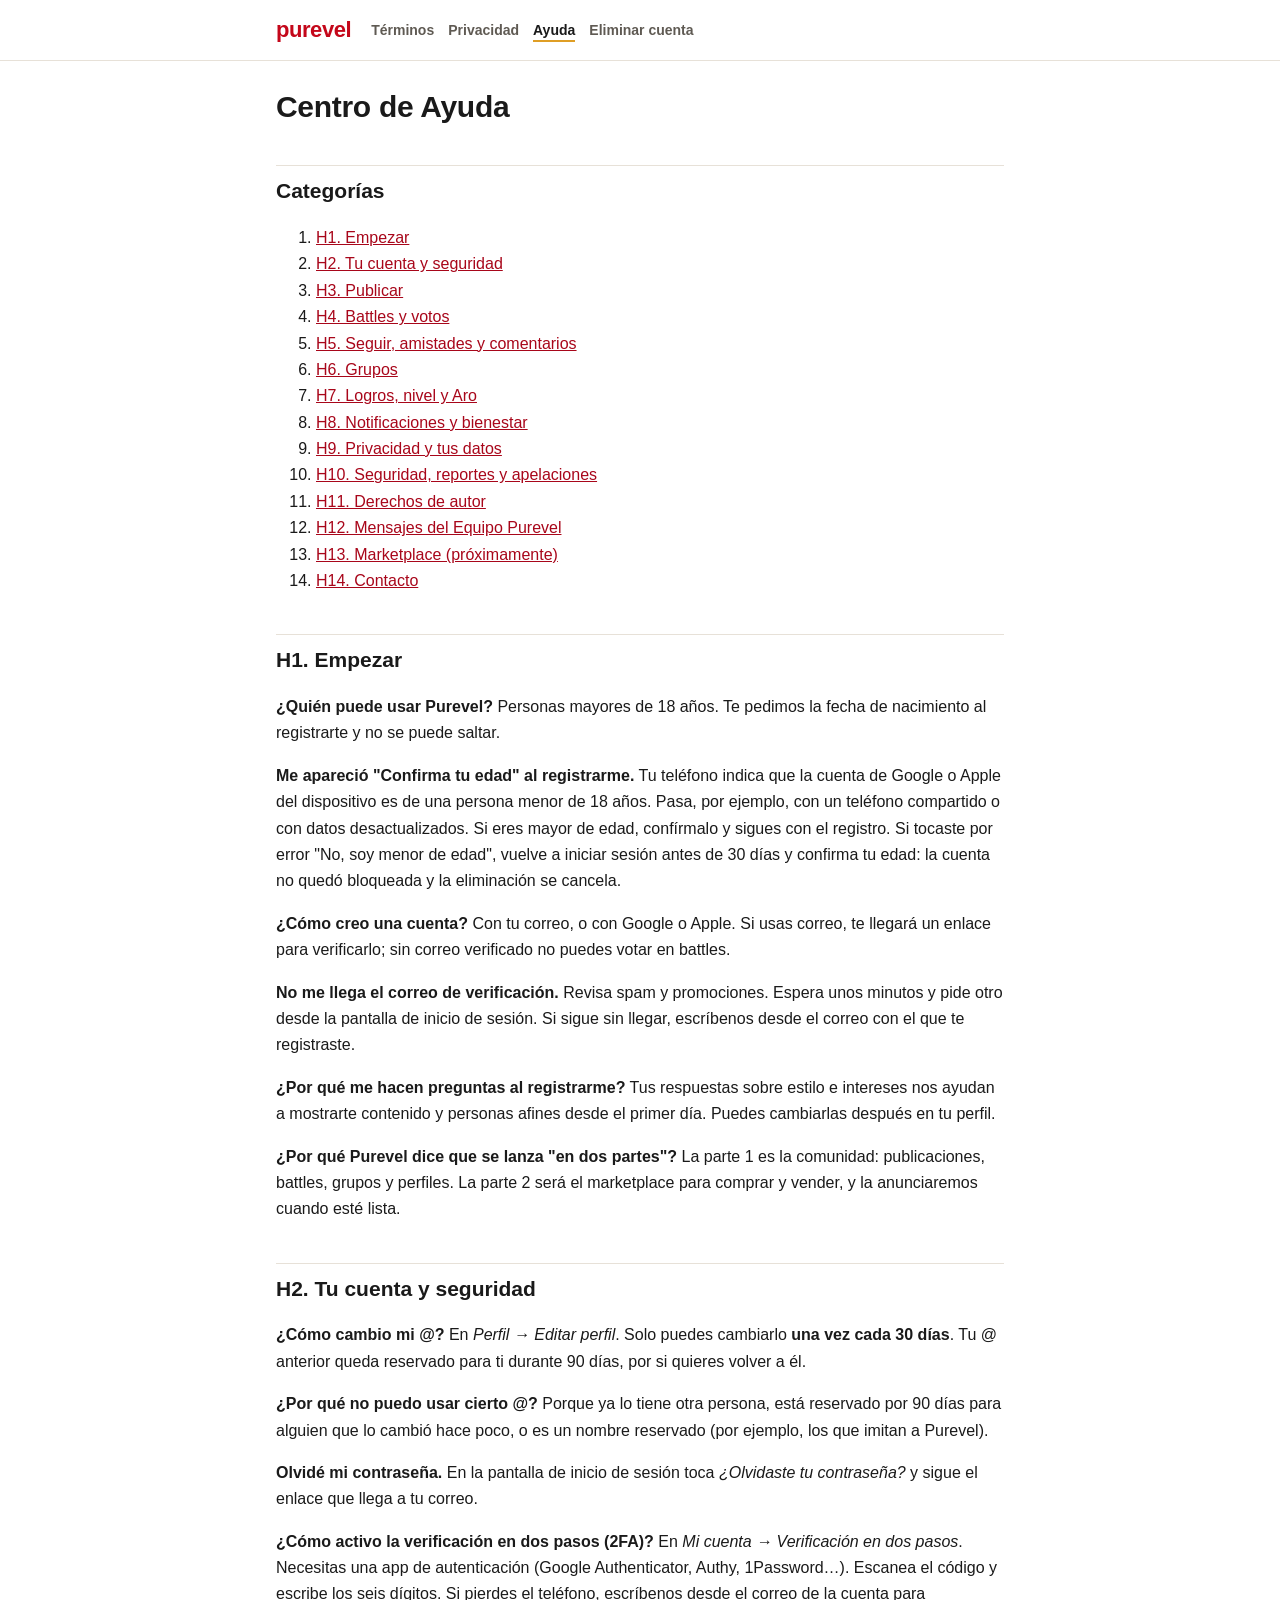
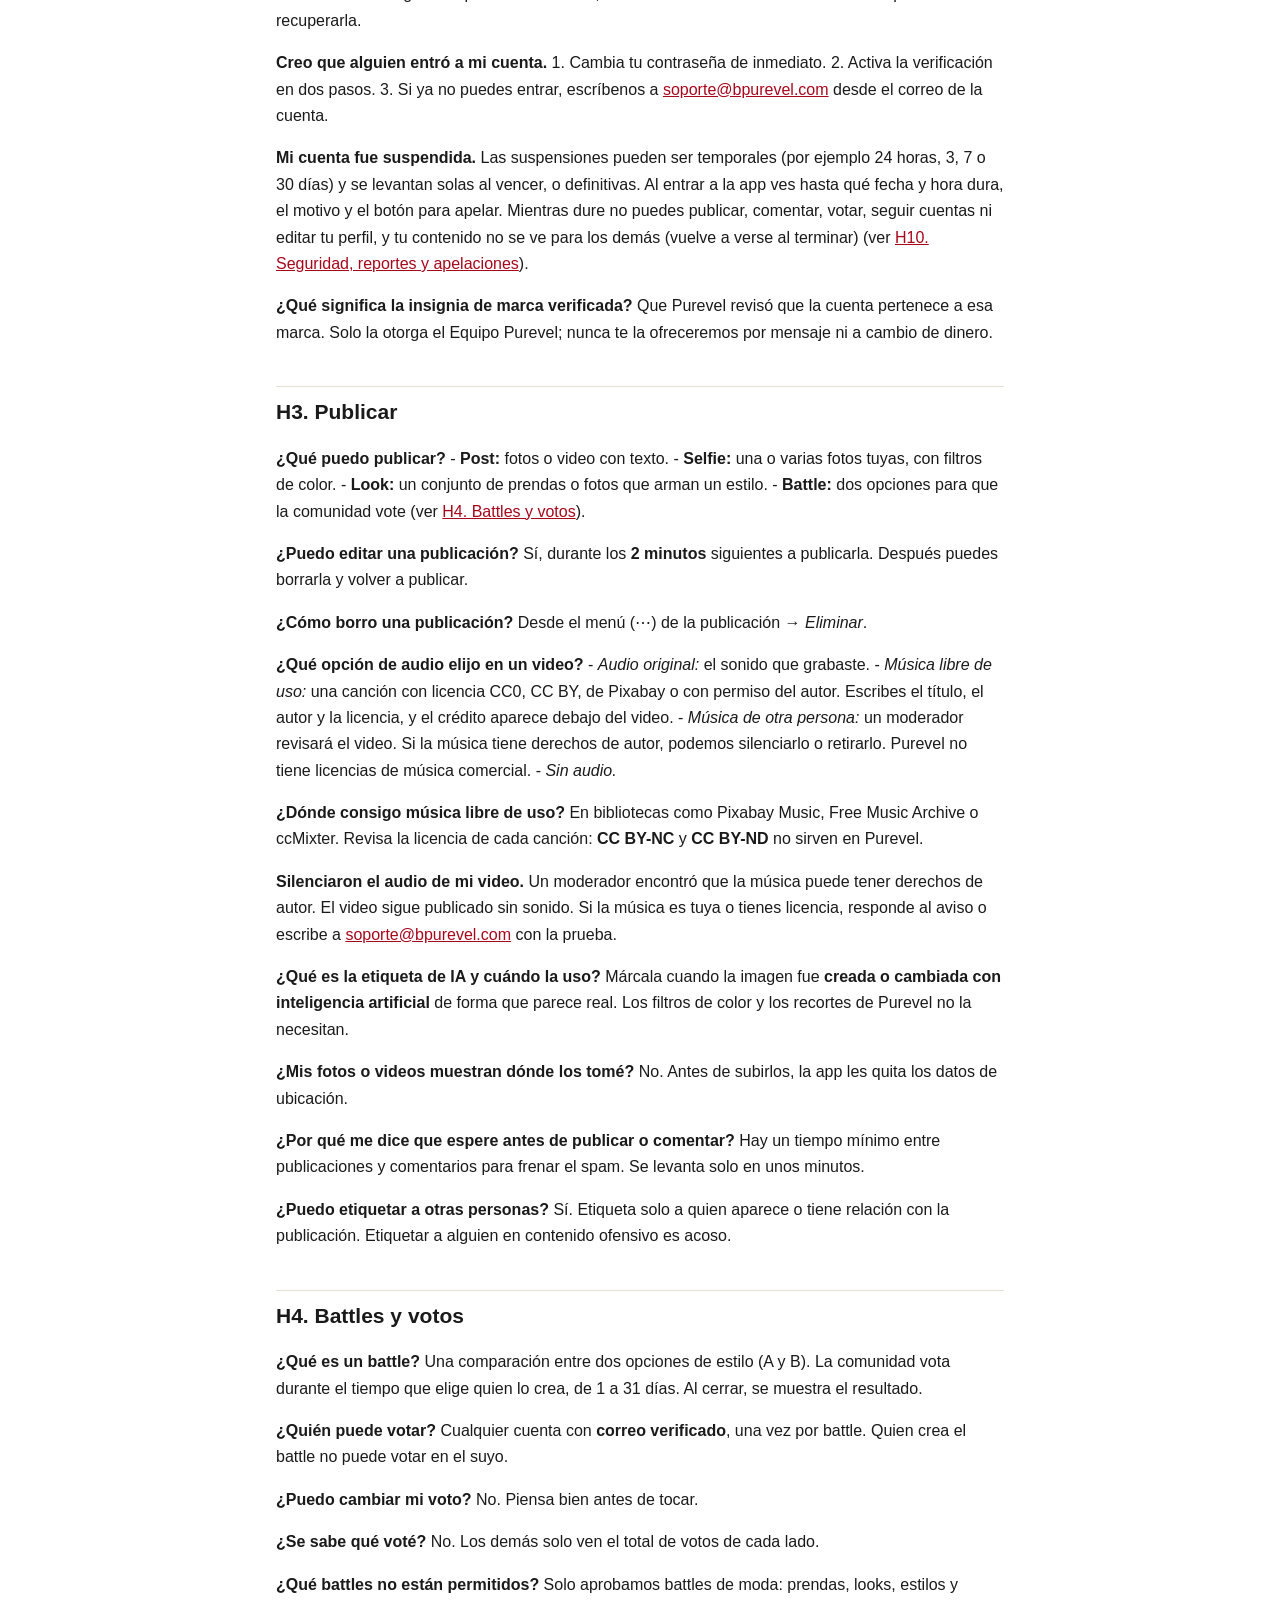
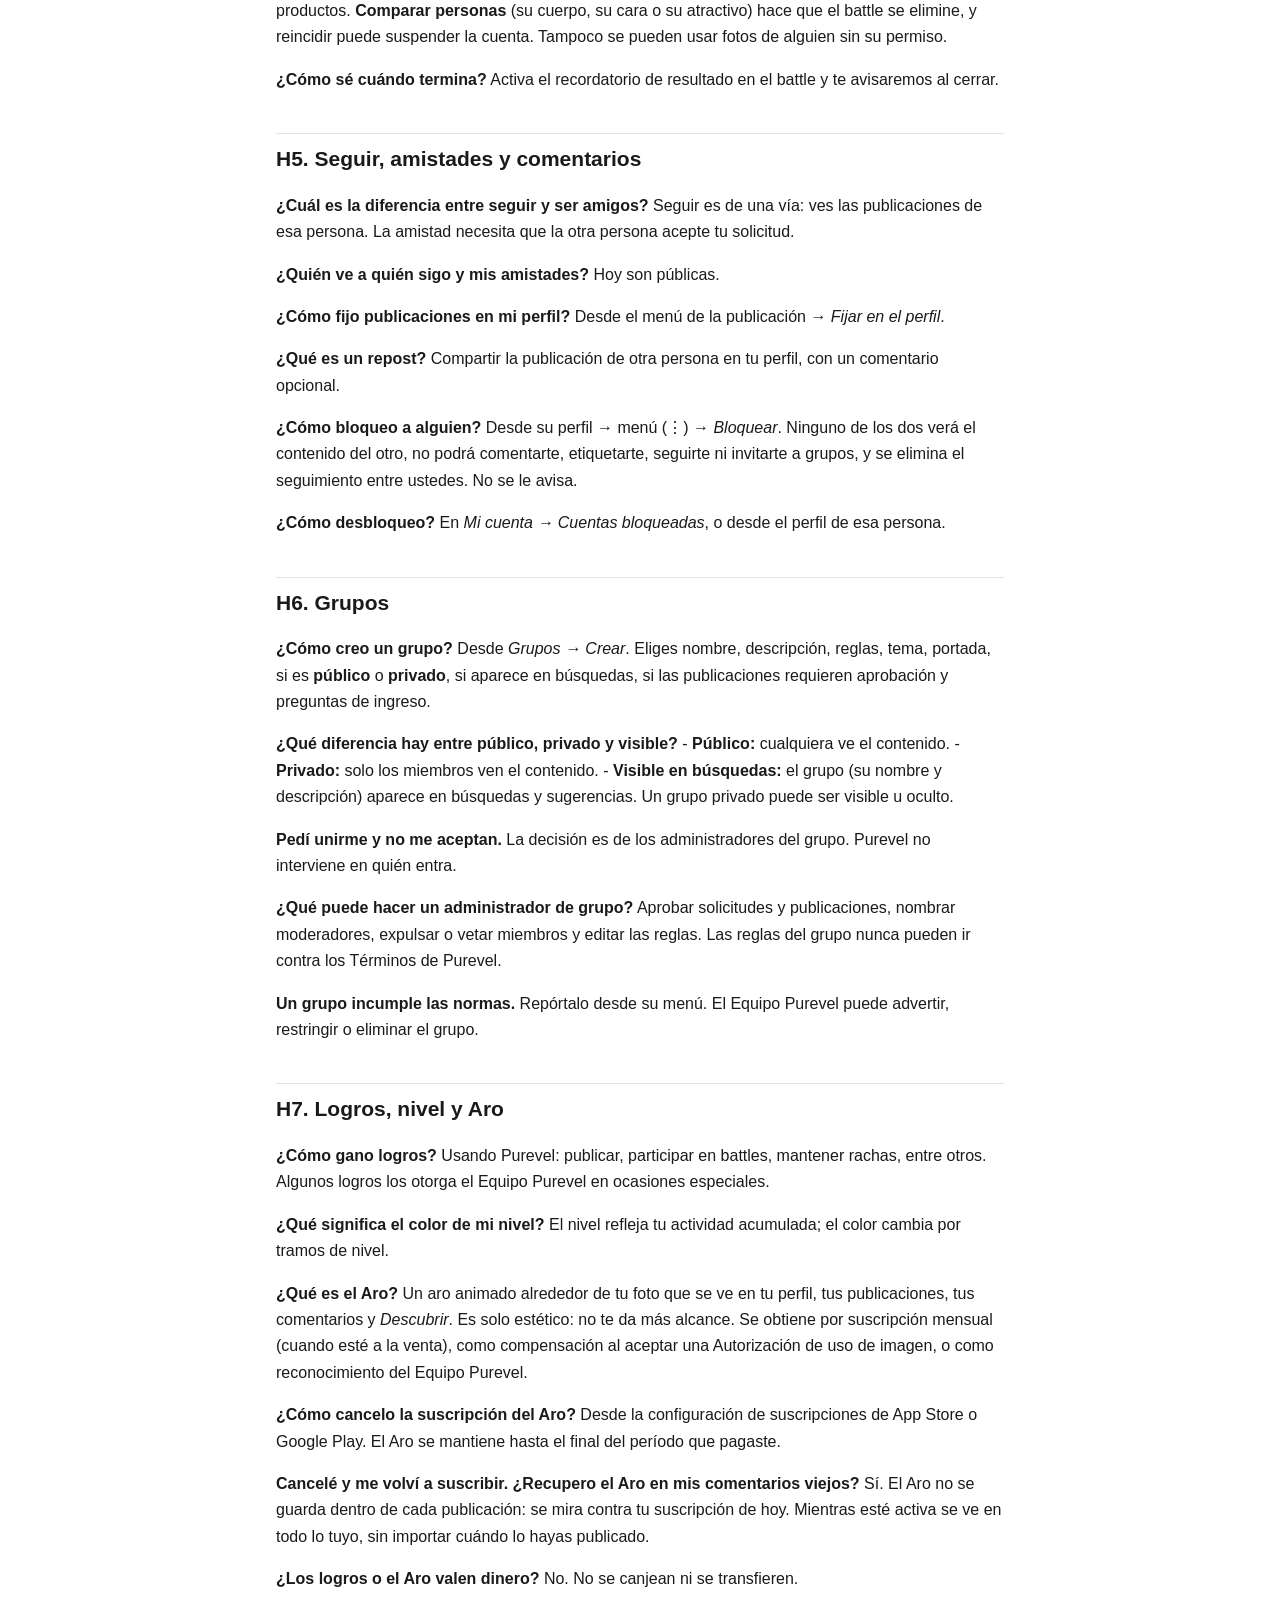
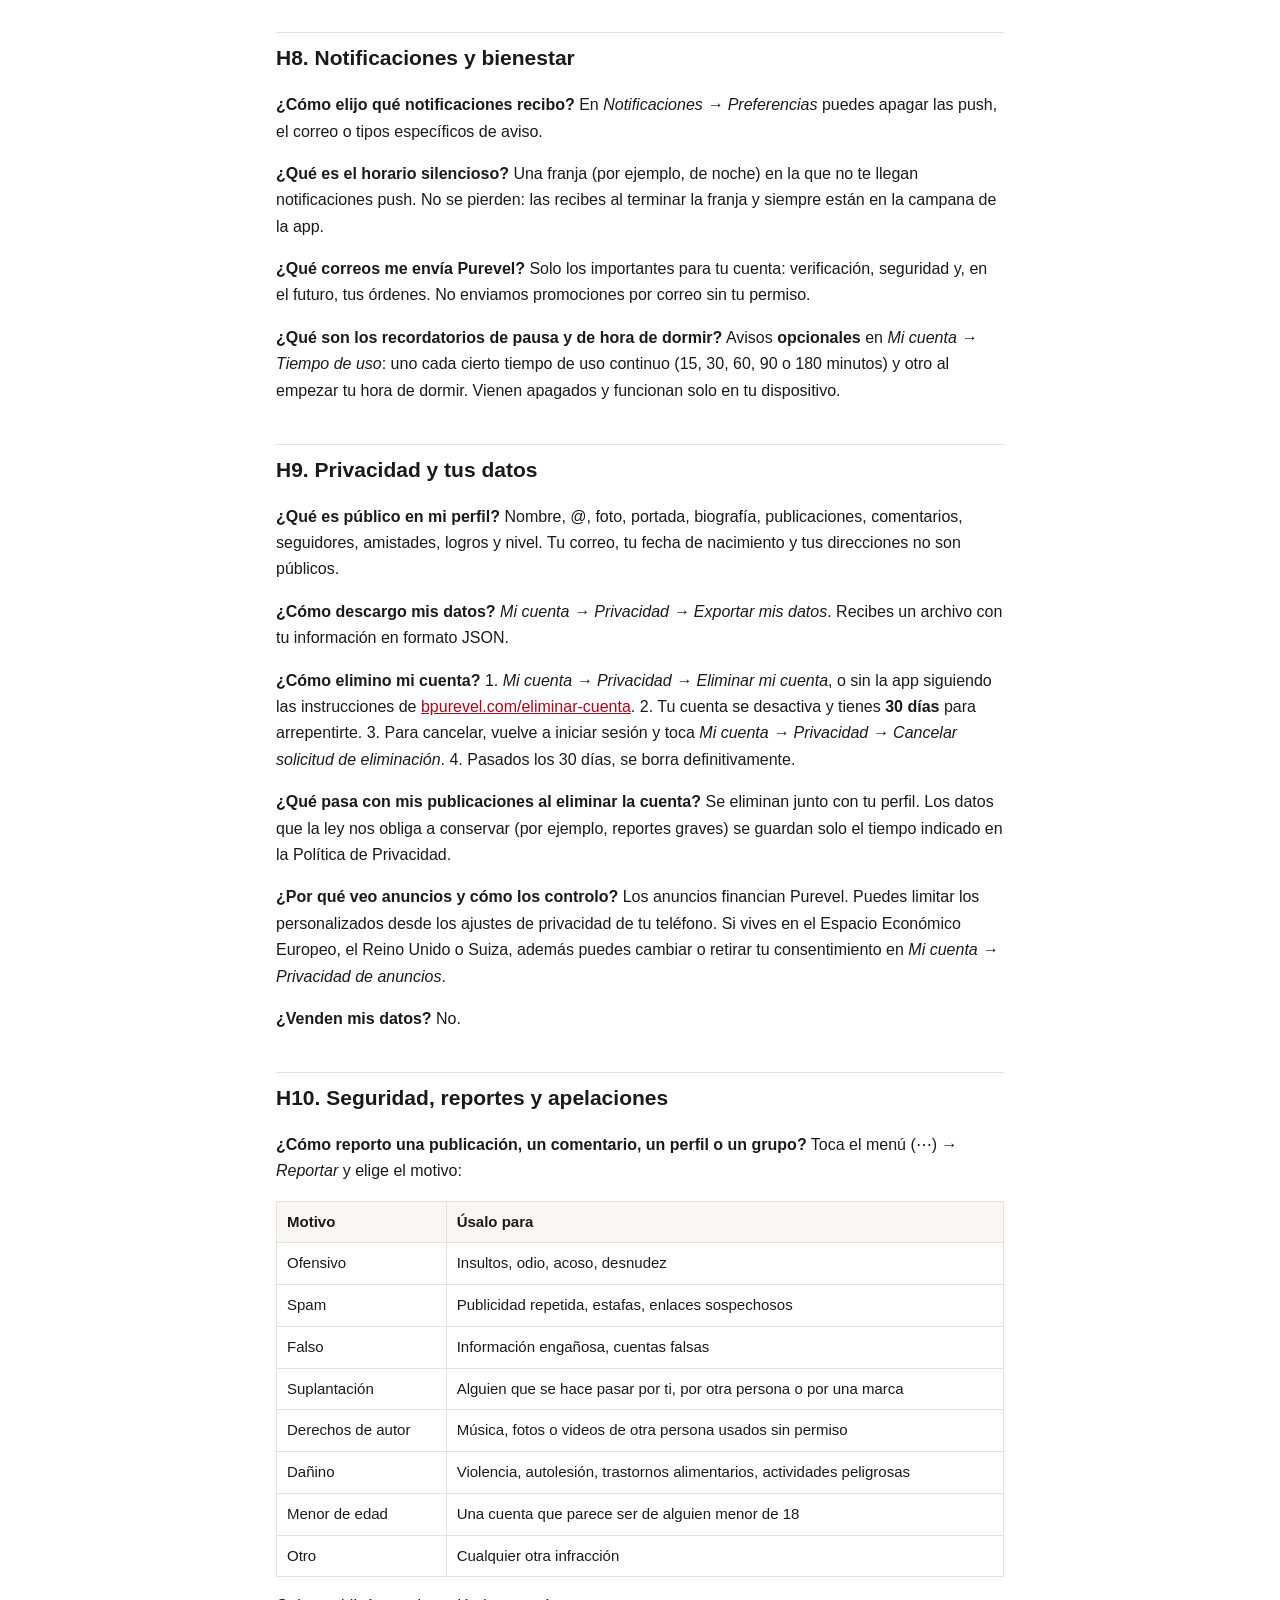
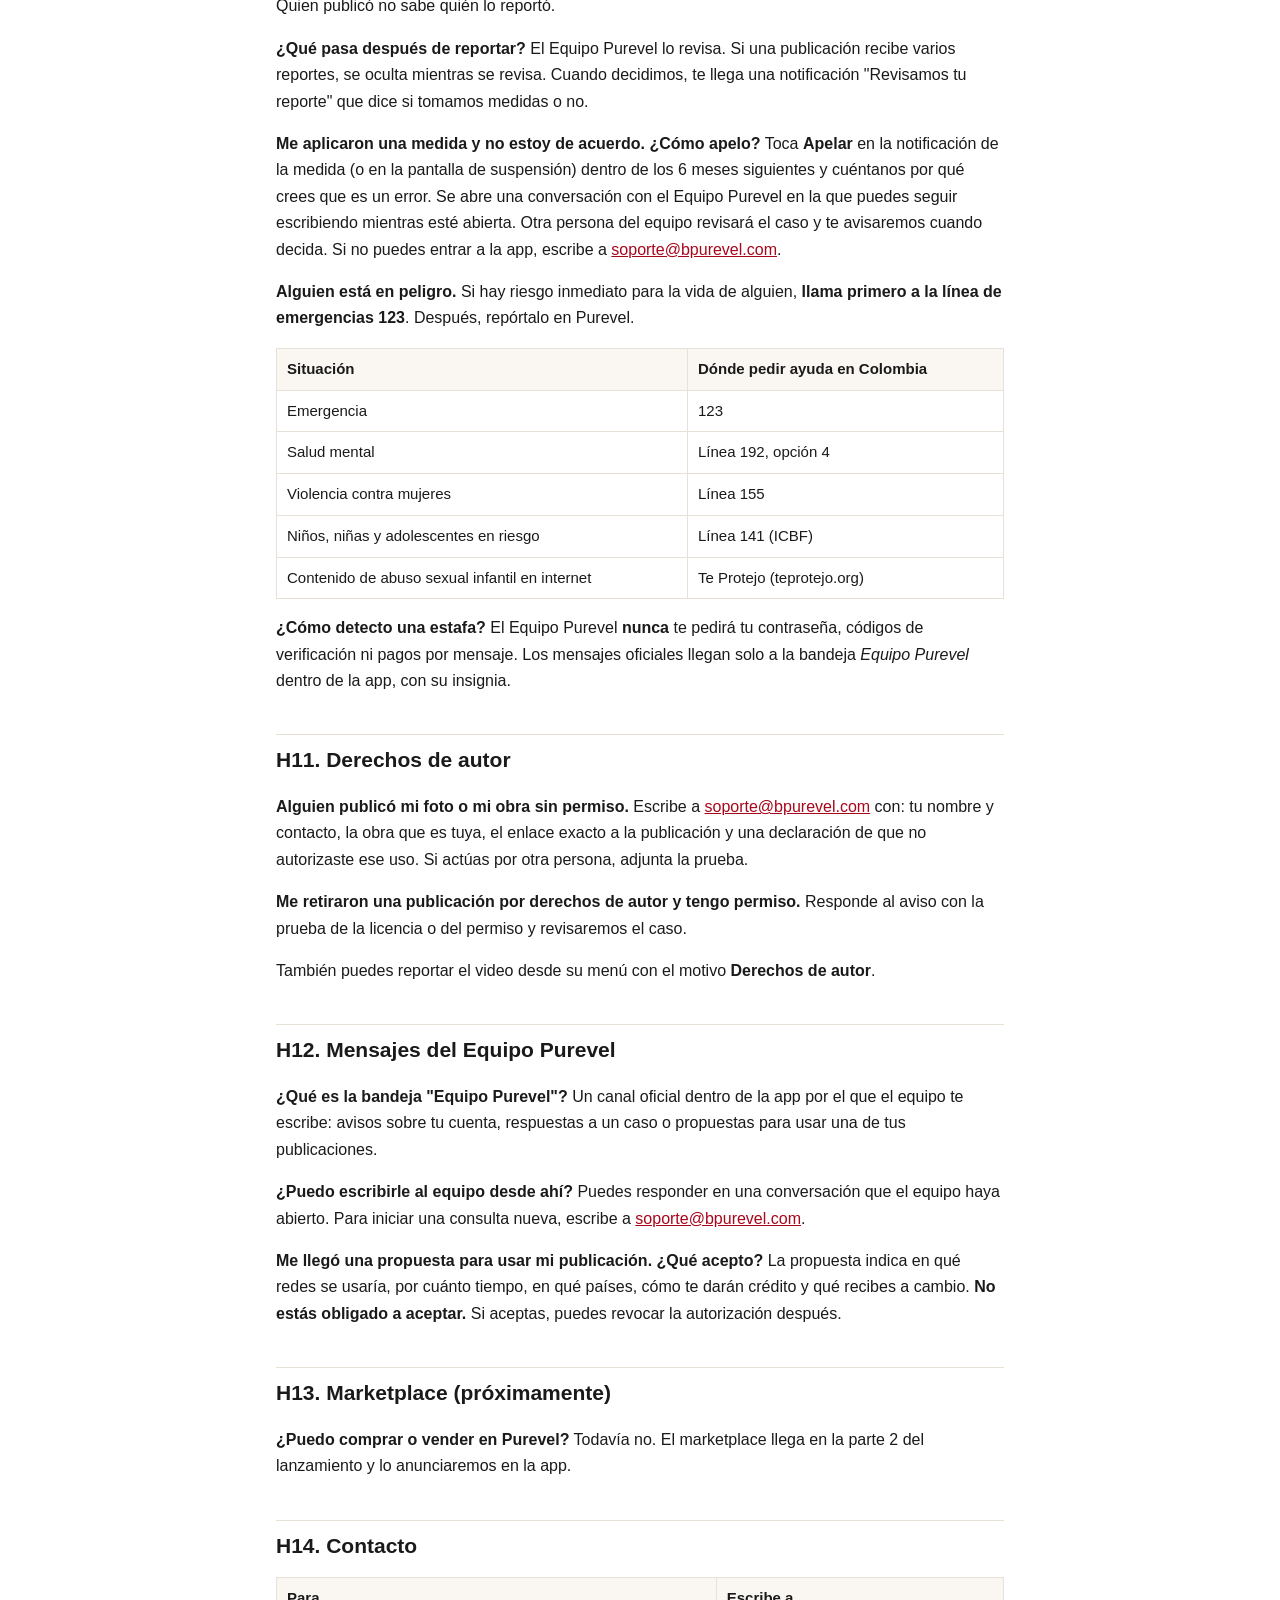
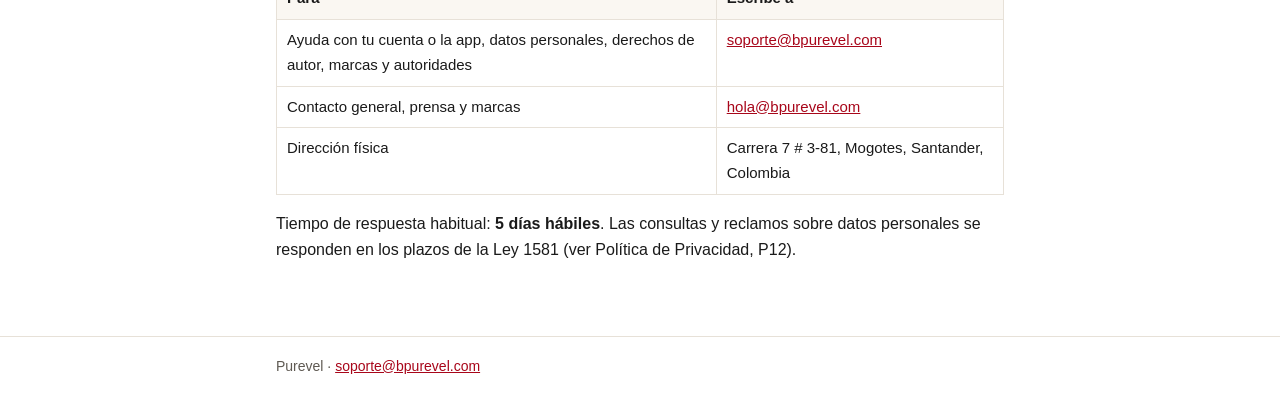
==== ayuda/index.html @ 16d4f3d6 "feat: páginas legales de bpurevel.com para GitHub Pages Términos, privacidad, centro de ayuda y elim" ====
<!DOCTYPE html>
<html lang="es">
<head>
  <meta charset="utf-8">
  <meta name="viewport" content="width=device-width, initial-scale=1">
  <title>Centro de Ayuda · Purevel</title>
  <meta name="description" content="Centro de ayuda de Purevel.">
  <link rel="icon" href="../favicon.png">
  <link rel="stylesheet" href="../styles.css">
</head>
<body>
  <header class="site-header">
    <div class="wrap">
      <a class="brand" href="../">purevel</a>
      <nav aria-label="Documentos">
        <a href="../terminos/">Términos</a>
        <a href="../privacidad/">Privacidad</a>
        <a href="../ayuda/" aria-current="page">Ayuda</a>
        <a href="../eliminar-cuenta/">Eliminar cuenta</a>
      </nav>
    </div>
  </header>
  <main class="wrap doc">
<h1>Centro de Ayuda</h1>
<h2 id="categorías">Categorías</h2>
<ol>
<li><a href="#h1-empezar">H1. Empezar</a></li>
<li><a href="#h2-tu-cuenta-y-seguridad">H2. Tu cuenta y seguridad</a></li>
<li><a href="#h3-publicar">H3. Publicar</a></li>
<li><a href="#h4-battles-y-votos">H4. Battles y votos</a></li>
<li><a href="#h5-seguir-amistades-y-comentarios">H5. Seguir, amistades y comentarios</a></li>
<li><a href="#h6-grupos">H6. Grupos</a></li>
<li><a href="#h7-logros-nivel-y-aro">H7. Logros, nivel y Aro</a></li>
<li><a href="#h8-notificaciones-y-bienestar">H8. Notificaciones y bienestar</a></li>
<li><a href="#h9-privacidad-y-tus-datos">H9. Privacidad y tus datos</a></li>
<li><a href="#h10-seguridad-reportes-y-apelaciones">H10. Seguridad, reportes y apelaciones</a></li>
<li><a href="#h11-derechos-de-autor">H11. Derechos de autor</a></li>
<li><a href="#h12-mensajes-del-equipo-purevel">H12. Mensajes del Equipo Purevel</a></li>
<li><a href="#h13-marketplace-próximamente">H13. Marketplace (próximamente)</a></li>
<li><a href="#h14-contacto">H14. Contacto</a></li>
</ol>
<h2 id="h1-empezar">H1. Empezar</h2>
<p><strong>¿Quién puede usar Purevel?</strong>
Personas mayores de 18 años. Te pedimos la fecha de nacimiento al registrarte y no se puede saltar.</p>
<p><strong>Me apareció "Confirma tu edad" al registrarme.</strong>
Tu teléfono indica que la cuenta de Google o Apple del dispositivo es de una persona menor de 18 años. Pasa, por ejemplo, con un teléfono compartido o con datos desactualizados. Si eres mayor de edad, confírmalo y sigues con el registro. Si tocaste por error "No, soy menor de edad", vuelve a iniciar sesión antes de 30 días y confirma tu edad: la cuenta no quedó bloqueada y la eliminación se cancela.</p>
<p><strong>¿Cómo creo una cuenta?</strong>
Con tu correo, o con Google o Apple. Si usas correo, te llegará un enlace para verificarlo; sin correo verificado no puedes votar en battles.</p>
<p><strong>No me llega el correo de verificación.</strong>
Revisa spam y promociones. Espera unos minutos y pide otro desde la pantalla de inicio de sesión. Si sigue sin llegar, escríbenos desde el correo con el que te registraste.</p>
<p><strong>¿Por qué me hacen preguntas al registrarme?</strong>
Tus respuestas sobre estilo e intereses nos ayudan a mostrarte contenido y personas afines desde el primer día. Puedes cambiarlas después en tu perfil.</p>
<p><strong>¿Por qué Purevel dice que se lanza "en dos partes"?</strong>
La parte 1 es la comunidad: publicaciones, battles, grupos y perfiles. La parte 2 será el marketplace para comprar y vender, y la anunciaremos cuando esté lista.</p>
<h2 id="h2-tu-cuenta-y-seguridad">H2. Tu cuenta y seguridad</h2>
<p><strong>¿Cómo cambio mi @?</strong>
En <em>Perfil → Editar perfil</em>. Solo puedes cambiarlo <strong>una vez cada 30 días</strong>. Tu @ anterior queda reservado para ti durante 90 días, por si quieres volver a él.</p>
<p><strong>¿Por qué no puedo usar cierto @?</strong>
Porque ya lo tiene otra persona, está reservado por 90 días para alguien que lo cambió hace poco, o es un nombre reservado (por ejemplo, los que imitan a Purevel).</p>
<p><strong>Olvidé mi contraseña.</strong>
En la pantalla de inicio de sesión toca <em>¿Olvidaste tu contraseña?</em> y sigue el enlace que llega a tu correo.</p>
<p><strong>¿Cómo activo la verificación en dos pasos (2FA)?</strong>
En <em>Mi cuenta → Verificación en dos pasos</em>. Necesitas una app de autenticación (Google Authenticator, Authy, 1Password…). Escanea el código y escribe los seis dígitos. Si pierdes el teléfono, escríbenos desde el correo de la cuenta para recuperarla.</p>
<p><strong>Creo que alguien entró a mi cuenta.</strong>
1. Cambia tu contraseña de inmediato.
2. Activa la verificación en dos pasos.
3. Si ya no puedes entrar, escríbenos a <a href="mailto:soporte@bpurevel.com">soporte@bpurevel.com</a> desde el correo de la cuenta.</p>
<p><strong>Mi cuenta fue suspendida.</strong>
Las suspensiones pueden ser temporales (por ejemplo 24 horas, 3, 7 o 30 días) y se levantan solas al vencer, o definitivas. Al entrar a la app ves hasta qué fecha y hora dura, el motivo y el botón para apelar. Mientras dure no puedes publicar, comentar, votar, seguir cuentas ni editar tu perfil, y tu contenido no se ve para los demás (vuelve a verse al terminar) (ver <a href="#h10-seguridad-reportes-y-apelaciones">H10. Seguridad, reportes y apelaciones</a>).</p>
<p><strong>¿Qué significa la insignia de marca verificada?</strong>
Que Purevel revisó que la cuenta pertenece a esa marca. Solo la otorga el Equipo Purevel; nunca te la ofreceremos por mensaje ni a cambio de dinero.</p>
<h2 id="h3-publicar">H3. Publicar</h2>
<p><strong>¿Qué puedo publicar?</strong>
- <strong>Post:</strong> fotos o video con texto.
- <strong>Selfie:</strong> una o varias fotos tuyas, con filtros de color.
- <strong>Look:</strong> un conjunto de prendas o fotos que arman un estilo.
- <strong>Battle:</strong> dos opciones para que la comunidad vote (ver <a href="#h4-battles-y-votos">H4. Battles y votos</a>).</p>
<p><strong>¿Puedo editar una publicación?</strong>
Sí, durante los <strong>2 minutos</strong> siguientes a publicarla. Después puedes borrarla y volver a publicar.</p>
<p><strong>¿Cómo borro una publicación?</strong>
Desde el menú (⋯) de la publicación → <em>Eliminar</em>.</p>
<p><strong>¿Qué opción de audio elijo en un video?</strong>
- <em>Audio original:</em> el sonido que grabaste.
- <em>Música libre de uso:</em> una canción con licencia CC0, CC BY, de Pixabay o con permiso del autor. Escribes el título, el autor y la licencia, y el crédito aparece debajo del video.
- <em>Música de otra persona:</em> un moderador revisará el video. Si la música tiene derechos de autor, podemos silenciarlo o retirarlo. Purevel no tiene licencias de música comercial.
- <em>Sin audio.</em></p>
<p><strong>¿Dónde consigo música libre de uso?</strong>
En bibliotecas como Pixabay Music, Free Music Archive o ccMixter. Revisa la licencia de cada canción: <strong>CC BY-NC</strong> y <strong>CC BY-ND</strong> no sirven en Purevel.</p>
<p><strong>Silenciaron el audio de mi video.</strong>
Un moderador encontró que la música puede tener derechos de autor. El video sigue publicado sin sonido. Si la música es tuya o tienes licencia, responde al aviso o escribe a <a href="mailto:soporte@bpurevel.com">soporte@bpurevel.com</a> con la prueba.</p>
<p><strong>¿Qué es la etiqueta de IA y cuándo la uso?</strong>
Márcala cuando la imagen fue <strong>creada o cambiada con inteligencia artificial</strong> de forma que parece real. Los filtros de color y los recortes de Purevel no la necesitan.</p>
<p><strong>¿Mis fotos o videos muestran dónde los tomé?</strong>
No. Antes de subirlos, la app les quita los datos de ubicación.</p>
<p><strong>¿Por qué me dice que espere antes de publicar o comentar?</strong>
Hay un tiempo mínimo entre publicaciones y comentarios para frenar el spam. Se levanta solo en unos minutos.</p>
<p><strong>¿Puedo etiquetar a otras personas?</strong>
Sí. Etiqueta solo a quien aparece o tiene relación con la publicación. Etiquetar a alguien en contenido ofensivo es acoso.</p>
<h2 id="h4-battles-y-votos">H4. Battles y votos</h2>
<p><strong>¿Qué es un battle?</strong>
Una comparación entre dos opciones de estilo (A y B). La comunidad vota durante el tiempo que elige quien lo crea, de 1 a 31 días. Al cerrar, se muestra el resultado.</p>
<p><strong>¿Quién puede votar?</strong>
Cualquier cuenta con <strong>correo verificado</strong>, una vez por battle. Quien crea el battle no puede votar en el suyo.</p>
<p><strong>¿Puedo cambiar mi voto?</strong>
No. Piensa bien antes de tocar.</p>
<p><strong>¿Se sabe qué voté?</strong>
No. Los demás solo ven el total de votos de cada lado.</p>
<p><strong>¿Qué battles no están permitidos?</strong>
Solo aprobamos battles de moda: prendas, looks, estilos y productos. <strong>Comparar personas</strong> (su cuerpo, su cara o su atractivo) hace que el battle se elimine, y reincidir puede suspender la cuenta. Tampoco se pueden usar fotos de alguien sin su permiso.</p>
<p><strong>¿Cómo sé cuándo termina?</strong>
Activa el recordatorio de resultado en el battle y te avisaremos al cerrar.</p>
<h2 id="h5-seguir-amistades-y-comentarios">H5. Seguir, amistades y comentarios</h2>
<p><strong>¿Cuál es la diferencia entre seguir y ser amigos?</strong>
Seguir es de una vía: ves las publicaciones de esa persona. La amistad necesita que la otra persona acepte tu solicitud.</p>
<p><strong>¿Quién ve a quién sigo y mis amistades?</strong>
Hoy son públicas.</p>
<p><strong>¿Cómo fijo publicaciones en mi perfil?</strong>
Desde el menú de la publicación → <em>Fijar en el perfil</em>.</p>
<p><strong>¿Qué es un repost?</strong>
Compartir la publicación de otra persona en tu perfil, con un comentario opcional.</p>
<p><strong>¿Cómo bloqueo a alguien?</strong>
Desde su perfil → menú (⋮) → <em>Bloquear</em>. Ninguno de los dos verá el contenido del otro, no podrá comentarte, etiquetarte, seguirte ni invitarte a grupos, y se elimina el seguimiento entre ustedes. No se le avisa.</p>
<p><strong>¿Cómo desbloqueo?</strong>
En <em>Mi cuenta → Cuentas bloqueadas</em>, o desde el perfil de esa persona.</p>
<h2 id="h6-grupos">H6. Grupos</h2>
<p><strong>¿Cómo creo un grupo?</strong>
Desde <em>Grupos → Crear</em>. Eliges nombre, descripción, reglas, tema, portada, si es <strong>público</strong> o <strong>privado</strong>, si aparece en búsquedas, si las publicaciones requieren aprobación y preguntas de ingreso.</p>
<p><strong>¿Qué diferencia hay entre público, privado y visible?</strong>
- <strong>Público:</strong> cualquiera ve el contenido.
- <strong>Privado:</strong> solo los miembros ven el contenido.
- <strong>Visible en búsquedas:</strong> el grupo (su nombre y descripción) aparece en búsquedas y sugerencias. Un grupo privado puede ser visible u oculto.</p>
<p><strong>Pedí unirme y no me aceptan.</strong>
La decisión es de los administradores del grupo. Purevel no interviene en quién entra.</p>
<p><strong>¿Qué puede hacer un administrador de grupo?</strong>
Aprobar solicitudes y publicaciones, nombrar moderadores, expulsar o vetar miembros y editar las reglas. Las reglas del grupo nunca pueden ir contra los Términos de Purevel.</p>
<p><strong>Un grupo incumple las normas.</strong>
Repórtalo desde su menú. El Equipo Purevel puede advertir, restringir o eliminar el grupo.</p>
<h2 id="h7-logros-nivel-y-aro">H7. Logros, nivel y Aro</h2>
<p><strong>¿Cómo gano logros?</strong>
Usando Purevel: publicar, participar en battles, mantener rachas, entre otros. Algunos logros los otorga el Equipo Purevel en ocasiones especiales.</p>
<p><strong>¿Qué significa el color de mi nivel?</strong>
El nivel refleja tu actividad acumulada; el color cambia por tramos de nivel.</p>
<p><strong>¿Qué es el Aro?</strong>
Un aro animado alrededor de tu foto que se ve en tu perfil, tus publicaciones, tus comentarios y <em>Descubrir</em>. Es solo estético: no te da más alcance. Se obtiene por suscripción mensual (cuando esté a la venta), como compensación al aceptar una Autorización de uso de imagen, o como reconocimiento del Equipo Purevel.</p>
<p><strong>¿Cómo cancelo la suscripción del Aro?</strong>
Desde la configuración de suscripciones de App Store o Google Play. El Aro se mantiene hasta el final del período que pagaste.</p>
<p><strong>Cancelé y me volví a suscribir. ¿Recupero el Aro en mis comentarios viejos?</strong>
Sí. El Aro no se guarda dentro de cada publicación: se mira contra tu suscripción de hoy. Mientras esté activa se ve en todo lo tuyo, sin importar cuándo lo hayas publicado.</p>
<p><strong>¿Los logros o el Aro valen dinero?</strong>
No. No se canjean ni se transfieren.</p>
<h2 id="h8-notificaciones-y-bienestar">H8. Notificaciones y bienestar</h2>
<p><strong>¿Cómo elijo qué notificaciones recibo?</strong>
En <em>Notificaciones → Preferencias</em> puedes apagar las push, el correo o tipos específicos de aviso.</p>
<p><strong>¿Qué es el horario silencioso?</strong>
Una franja (por ejemplo, de noche) en la que no te llegan notificaciones push. No se pierden: las recibes al terminar la franja y siempre están en la campana de la app.</p>
<p><strong>¿Qué correos me envía Purevel?</strong>
Solo los importantes para tu cuenta: verificación, seguridad y, en el futuro, tus órdenes. No enviamos promociones por correo sin tu permiso.</p>
<p><strong>¿Qué son los recordatorios de pausa y de hora de dormir?</strong>
Avisos <strong>opcionales</strong> en <em>Mi cuenta → Tiempo de uso</em>: uno cada cierto tiempo de uso continuo (15, 30, 60, 90 o 180 minutos) y otro al empezar tu hora de dormir. Vienen apagados y funcionan solo en tu dispositivo.</p>
<h2 id="h9-privacidad-y-tus-datos">H9. Privacidad y tus datos</h2>
<p><strong>¿Qué es público en mi perfil?</strong>
Nombre, @, foto, portada, biografía, publicaciones, comentarios, seguidores, amistades, logros y nivel. Tu correo, tu fecha de nacimiento y tus direcciones no son públicos.</p>
<p><strong>¿Cómo descargo mis datos?</strong>
<em>Mi cuenta → Privacidad → Exportar mis datos</em>. Recibes un archivo con tu información en formato JSON.</p>
<p><strong>¿Cómo elimino mi cuenta?</strong>
1. <em>Mi cuenta → Privacidad → Eliminar mi cuenta</em>, o sin la app siguiendo las instrucciones de <a href="../eliminar-cuenta/">bpurevel.com/eliminar-cuenta</a>.
2. Tu cuenta se desactiva y tienes <strong>30 días</strong> para arrepentirte.
3. Para cancelar, vuelve a iniciar sesión y toca <em>Mi cuenta → Privacidad → Cancelar solicitud de eliminación</em>.
4. Pasados los 30 días, se borra definitivamente.</p>
<p><strong>¿Qué pasa con mis publicaciones al eliminar la cuenta?</strong>
Se eliminan junto con tu perfil. Los datos que la ley nos obliga a conservar (por ejemplo, reportes graves) se guardan solo el tiempo indicado en la Política de Privacidad.</p>
<p><strong>¿Por qué veo anuncios y cómo los controlo?</strong>
Los anuncios financian Purevel. Puedes limitar los personalizados desde los ajustes de privacidad de tu teléfono. Si vives en el Espacio Económico Europeo, el Reino Unido o Suiza, además puedes cambiar o retirar tu consentimiento en <em>Mi cuenta → Privacidad de anuncios</em>.</p>
<p><strong>¿Venden mis datos?</strong>
No.</p>
<h2 id="h10-seguridad-reportes-y-apelaciones">H10. Seguridad, reportes y apelaciones</h2>
<p><strong>¿Cómo reporto una publicación, un comentario, un perfil o un grupo?</strong>
Toca el menú (⋯) → <em>Reportar</em> y elige el motivo:</p>
<div class="table-wrap"><table>
<thead>
<tr>
<th>Motivo</th>
<th>Úsalo para</th>
</tr>
</thead>
<tbody>
<tr>
<td>Ofensivo</td>
<td>Insultos, odio, acoso, desnudez</td>
</tr>
<tr>
<td>Spam</td>
<td>Publicidad repetida, estafas, enlaces sospechosos</td>
</tr>
<tr>
<td>Falso</td>
<td>Información engañosa, cuentas falsas</td>
</tr>
<tr>
<td>Suplantación</td>
<td>Alguien que se hace pasar por ti, por otra persona o por una marca</td>
</tr>
<tr>
<td>Derechos de autor</td>
<td>Música, fotos o videos de otra persona usados sin permiso</td>
</tr>
<tr>
<td>Dañino</td>
<td>Violencia, autolesión, trastornos alimentarios, actividades peligrosas</td>
</tr>
<tr>
<td>Menor de edad</td>
<td>Una cuenta que parece ser de alguien menor de 18</td>
</tr>
<tr>
<td>Otro</td>
<td>Cualquier otra infracción</td>
</tr>
</tbody>
</table></div>
<p>Quien publicó no sabe quién lo reportó.</p>
<p><strong>¿Qué pasa después de reportar?</strong>
El Equipo Purevel lo revisa. Si una publicación recibe varios reportes, se oculta mientras se revisa. Cuando decidimos, te llega una notificación "Revisamos tu reporte" que dice si tomamos medidas o no.</p>
<p><strong>Me aplicaron una medida y no estoy de acuerdo. ¿Cómo apelo?</strong>
Toca <strong>Apelar</strong> en la notificación de la medida (o en la pantalla de suspensión) dentro de los 6 meses siguientes y cuéntanos por qué crees que es un error. Se abre una conversación con el Equipo Purevel en la que puedes seguir escribiendo mientras esté abierta. Otra persona del equipo revisará el caso y te avisaremos cuando decida. Si no puedes entrar a la app, escribe a <a href="mailto:soporte@bpurevel.com">soporte@bpurevel.com</a>.</p>
<p><strong>Alguien está en peligro.</strong>
Si hay riesgo inmediato para la vida de alguien, <strong>llama primero a la línea de emergencias 123</strong>. Después, repórtalo en Purevel.</p>
<div class="table-wrap"><table>
<thead>
<tr>
<th>Situación</th>
<th>Dónde pedir ayuda en Colombia</th>
</tr>
</thead>
<tbody>
<tr>
<td>Emergencia</td>
<td>123</td>
</tr>
<tr>
<td>Salud mental</td>
<td>Línea 192, opción 4</td>
</tr>
<tr>
<td>Violencia contra mujeres</td>
<td>Línea 155</td>
</tr>
<tr>
<td>Niños, niñas y adolescentes en riesgo</td>
<td>Línea 141 (ICBF)</td>
</tr>
<tr>
<td>Contenido de abuso sexual infantil en internet</td>
<td>Te Protejo (teprotejo.org)</td>
</tr>
</tbody>
</table></div>
<p><strong>¿Cómo detecto una estafa?</strong>
El Equipo Purevel <strong>nunca</strong> te pedirá tu contraseña, códigos de verificación ni pagos por mensaje. Los mensajes oficiales llegan solo a la bandeja <em>Equipo Purevel</em> dentro de la app, con su insignia.</p>
<h2 id="h11-derechos-de-autor">H11. Derechos de autor</h2>
<p><strong>Alguien publicó mi foto o mi obra sin permiso.</strong>
Escribe a <a href="mailto:soporte@bpurevel.com">soporte@bpurevel.com</a> con: tu nombre y contacto, la obra que es tuya, el enlace exacto a la publicación y una declaración de que no autorizaste ese uso. Si actúas por otra persona, adjunta la prueba.</p>
<p><strong>Me retiraron una publicación por derechos de autor y tengo permiso.</strong>
Responde al aviso con la prueba de la licencia o del permiso y revisaremos el caso.</p>
<p>También puedes reportar el video desde su menú con el motivo <strong>Derechos de autor</strong>.</p>
<h2 id="h12-mensajes-del-equipo-purevel">H12. Mensajes del Equipo Purevel</h2>
<p><strong>¿Qué es la bandeja "Equipo Purevel"?</strong>
Un canal oficial dentro de la app por el que el equipo te escribe: avisos sobre tu cuenta, respuestas a un caso o propuestas para usar una de tus publicaciones.</p>
<p><strong>¿Puedo escribirle al equipo desde ahí?</strong>
Puedes responder en una conversación que el equipo haya abierto. Para iniciar una consulta nueva, escribe a <a href="mailto:soporte@bpurevel.com">soporte@bpurevel.com</a>.</p>
<p><strong>Me llegó una propuesta para usar mi publicación. ¿Qué acepto?</strong>
La propuesta indica en qué redes se usaría, por cuánto tiempo, en qué países, cómo te darán crédito y qué recibes a cambio. <strong>No estás obligado a aceptar.</strong> Si aceptas, puedes revocar la autorización después.</p>
<h2 id="h13-marketplace-próximamente">H13. Marketplace (próximamente)</h2>
<p><strong>¿Puedo comprar o vender en Purevel?</strong>
Todavía no. El marketplace llega en la parte 2 del lanzamiento y lo anunciaremos en la app.</p>
<h2 id="h14-contacto">H14. Contacto</h2>
<div class="table-wrap"><table>
<thead>
<tr>
<th>Para</th>
<th>Escribe a</th>
</tr>
</thead>
<tbody>
<tr>
<td>Ayuda con tu cuenta o la app, datos personales, derechos de autor, marcas y autoridades</td>
<td><a href="mailto:soporte@bpurevel.com">soporte@bpurevel.com</a></td>
</tr>
<tr>
<td>Contacto general, prensa y marcas</td>
<td><a href="mailto:hola@bpurevel.com">hola@bpurevel.com</a></td>
</tr>
<tr>
<td>Dirección física</td>
<td>Carrera 7 # 3-81, Mogotes, Santander, Colombia</td>
</tr>
</tbody>
</table></div>
<p>Tiempo de respuesta habitual: <strong>5 días hábiles</strong>. Las consultas y reclamos sobre datos personales se responden en los plazos de la Ley 1581 (ver Política de Privacidad, P12).</p>
  </main>
  <footer class="site-footer">
    <div class="wrap">
      Purevel · <a href="mailto:soporte@bpurevel.com">soporte@bpurevel.com</a>
    </div>
  </footer>
</body>
</html>
---- styles.css ----
:root {
  --bg: #ffffff;
  --surface: #faf7f2;
  --text: #1a1a1a;
  --muted: #5f5a53;
  --border: #e7e1d8;
  --accent: #c4071a;
  --gold: #df9e25;
  --link: #a8061a;
}

@media (prefers-color-scheme: dark) {
  :root {
    --bg: #0f0f10;
    --surface: #1a1918;
    --text: #ece8e2;
    --muted: #a39d94;
    --border: #2e2b28;
    --accent: #ff4d5e;
    --gold: #f0b54a;
    --link: #ff7a86;
  }
}

* { box-sizing: border-box; }

html { -webkit-text-size-adjust: 100%; }

body {
  margin: 0;
  background: var(--bg);
  color: var(--text);
  font: 16px/1.65 -apple-system, BlinkMacSystemFont, "Segoe UI", Roboto, "Helvetica Neue", Arial, sans-serif;
}

.wrap { max-width: 760px; margin: 0 auto; padding: 0 16px; }

a { color: var(--link); }

.site-header {
  border-bottom: 1px solid var(--border);
  position: sticky;
  top: 0;
  background: var(--bg);
  z-index: 1;
}
.site-header .wrap {
  display: flex;
  flex-wrap: wrap;
  align-items: center;
  gap: 8px 20px;
  padding-top: 12px;
  padding-bottom: 12px;
}
.brand {
  color: var(--accent);
  font-weight: 900;
  font-size: 22px;
  letter-spacing: -0.02em;
  text-decoration: none;
}
.site-header nav { display: flex; flex-wrap: wrap; gap: 4px 14px; }
.site-header nav a {
  color: var(--muted);
  text-decoration: none;
  font-size: 14px;
  font-weight: 600;
}
.site-header nav a[aria-current="page"] {
  color: var(--text);
  box-shadow: inset 0 -2px 0 var(--gold);
}

.doc { padding-top: 28px; padding-bottom: 56px; }
.doc h1 { font-size: 30px; line-height: 1.2; margin: 0 0 8px; letter-spacing: -0.01em; }
.doc h2 { font-size: 21px; margin: 40px 0 10px; padding-top: 8px; border-top: 1px solid var(--border); }
.doc h3 { font-size: 17px; margin: 28px 0 8px; }
.doc p, .doc li { overflow-wrap: anywhere; }
.doc code { background: var(--surface); padding: 1px 5px; border-radius: 4px; font-size: 0.92em; }

.summary {
  background: var(--surface);
  border: 1px solid var(--border);
  border-left: 4px solid var(--gold);
  border-radius: 10px;
  padding: 12px 16px;
  margin: 18px 0 26px;
}
.summary-title { font-weight: 700; margin: 0 0 4px; }
.summary ul { margin: 0; padding-left: 20px; }

.table-wrap { overflow-x: auto; margin: 14px 0; }
table { border-collapse: collapse; width: 100%; font-size: 15px; }
th, td { border: 1px solid var(--border); padding: 8px 10px; text-align: left; vertical-align: top; }
th { background: var(--surface); }

.cards { list-style: none; padding: 0; margin: 24px 0 0; display: grid; gap: 12px; }
.cards a {
  display: block;
  padding: 16px 18px;
  border: 1px solid var(--border);
  border-radius: 12px;
  background: var(--surface);
  color: var(--text);
  text-decoration: none;
}
.cards strong { display: block; font-size: 18px; }
.cards span { color: var(--muted); font-size: 15px; }

.site-footer { border-top: 1px solid var(--border); color: var(--muted); font-size: 14px; }
.site-footer .wrap { padding-top: 18px; padding-bottom: 28px; }
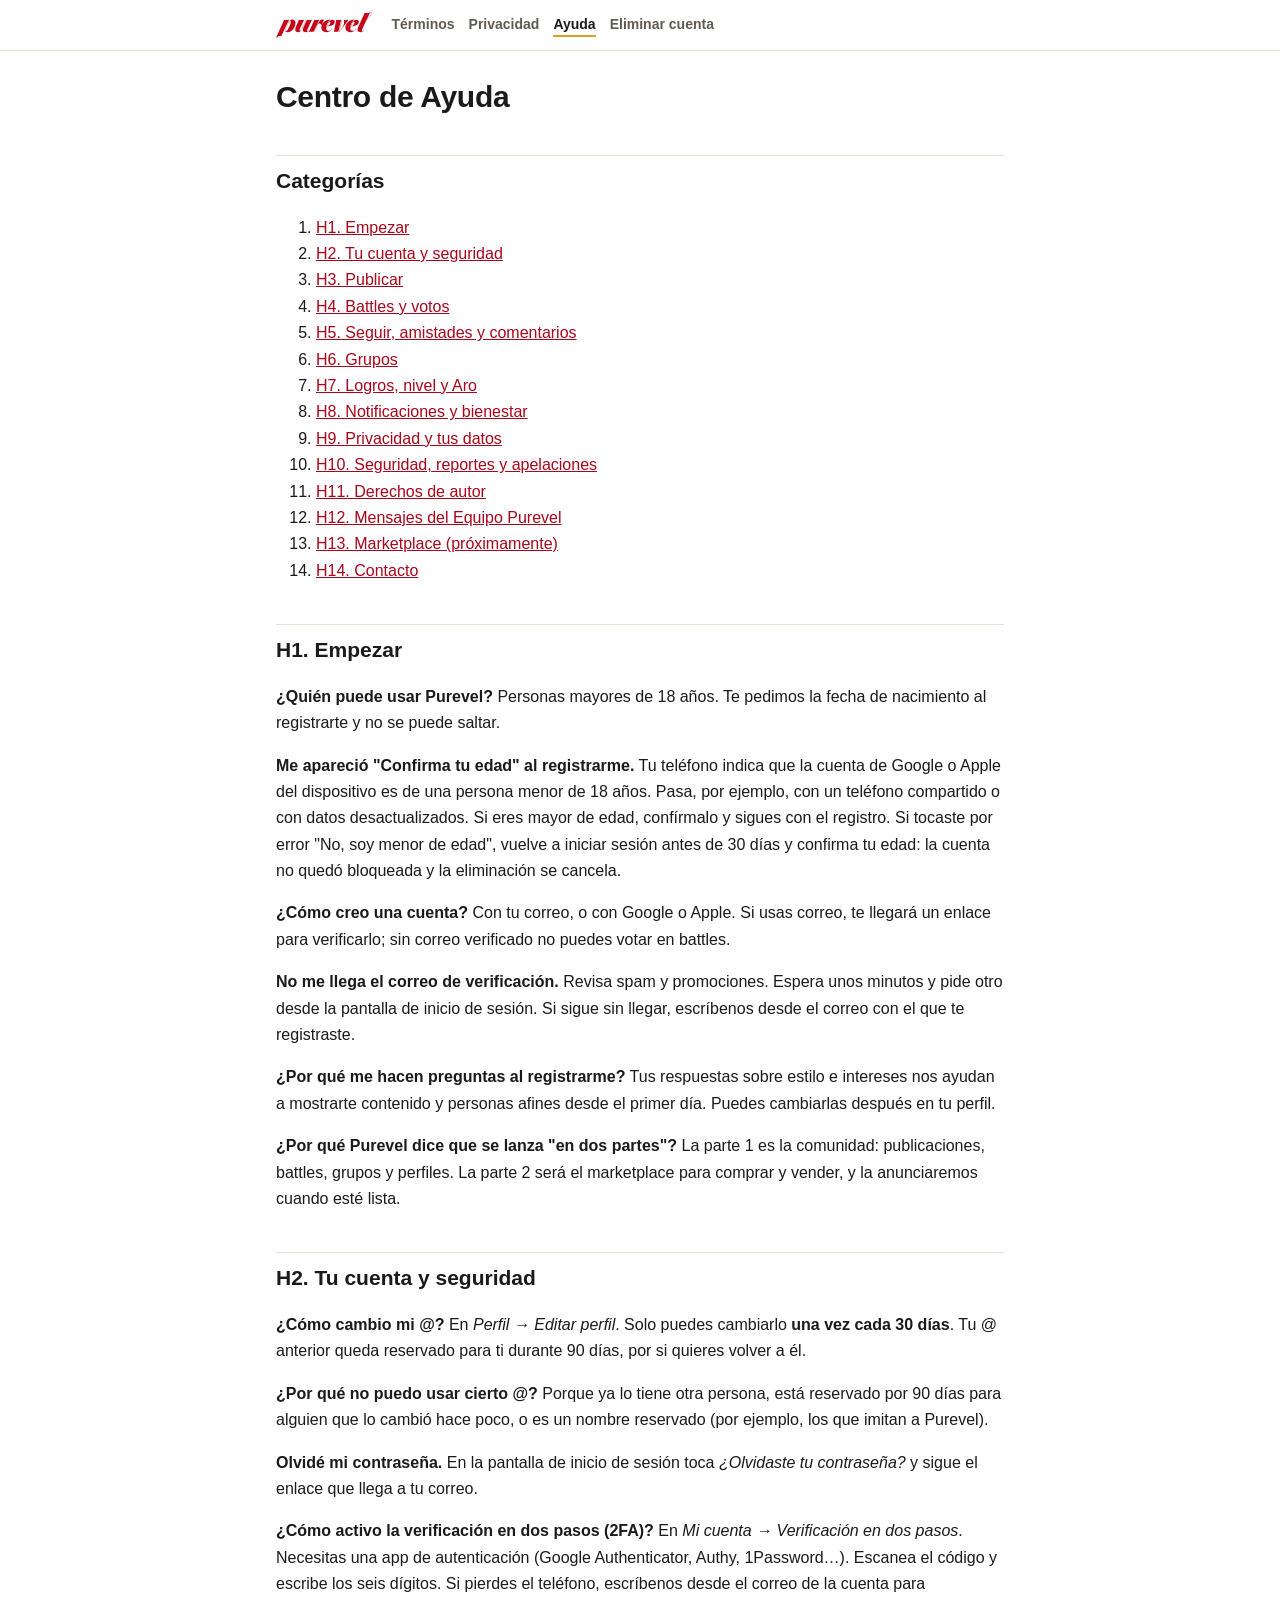
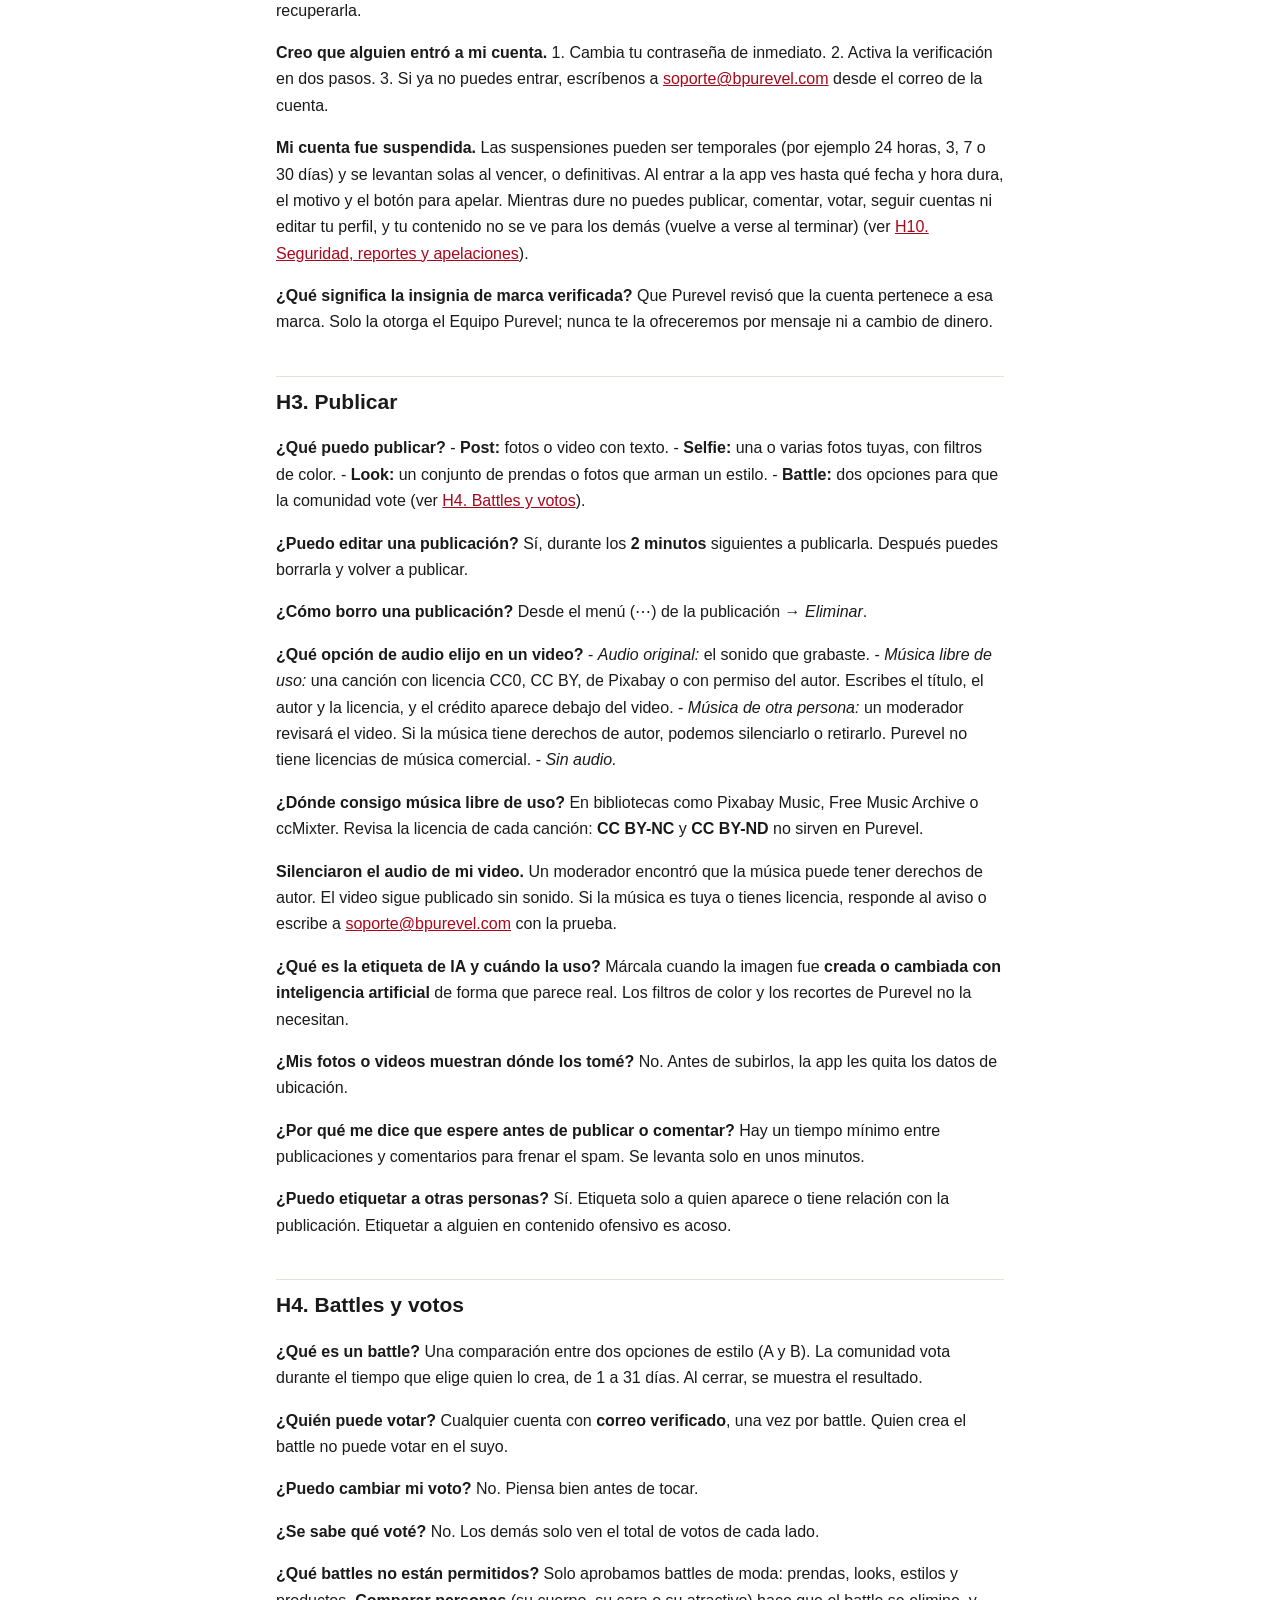
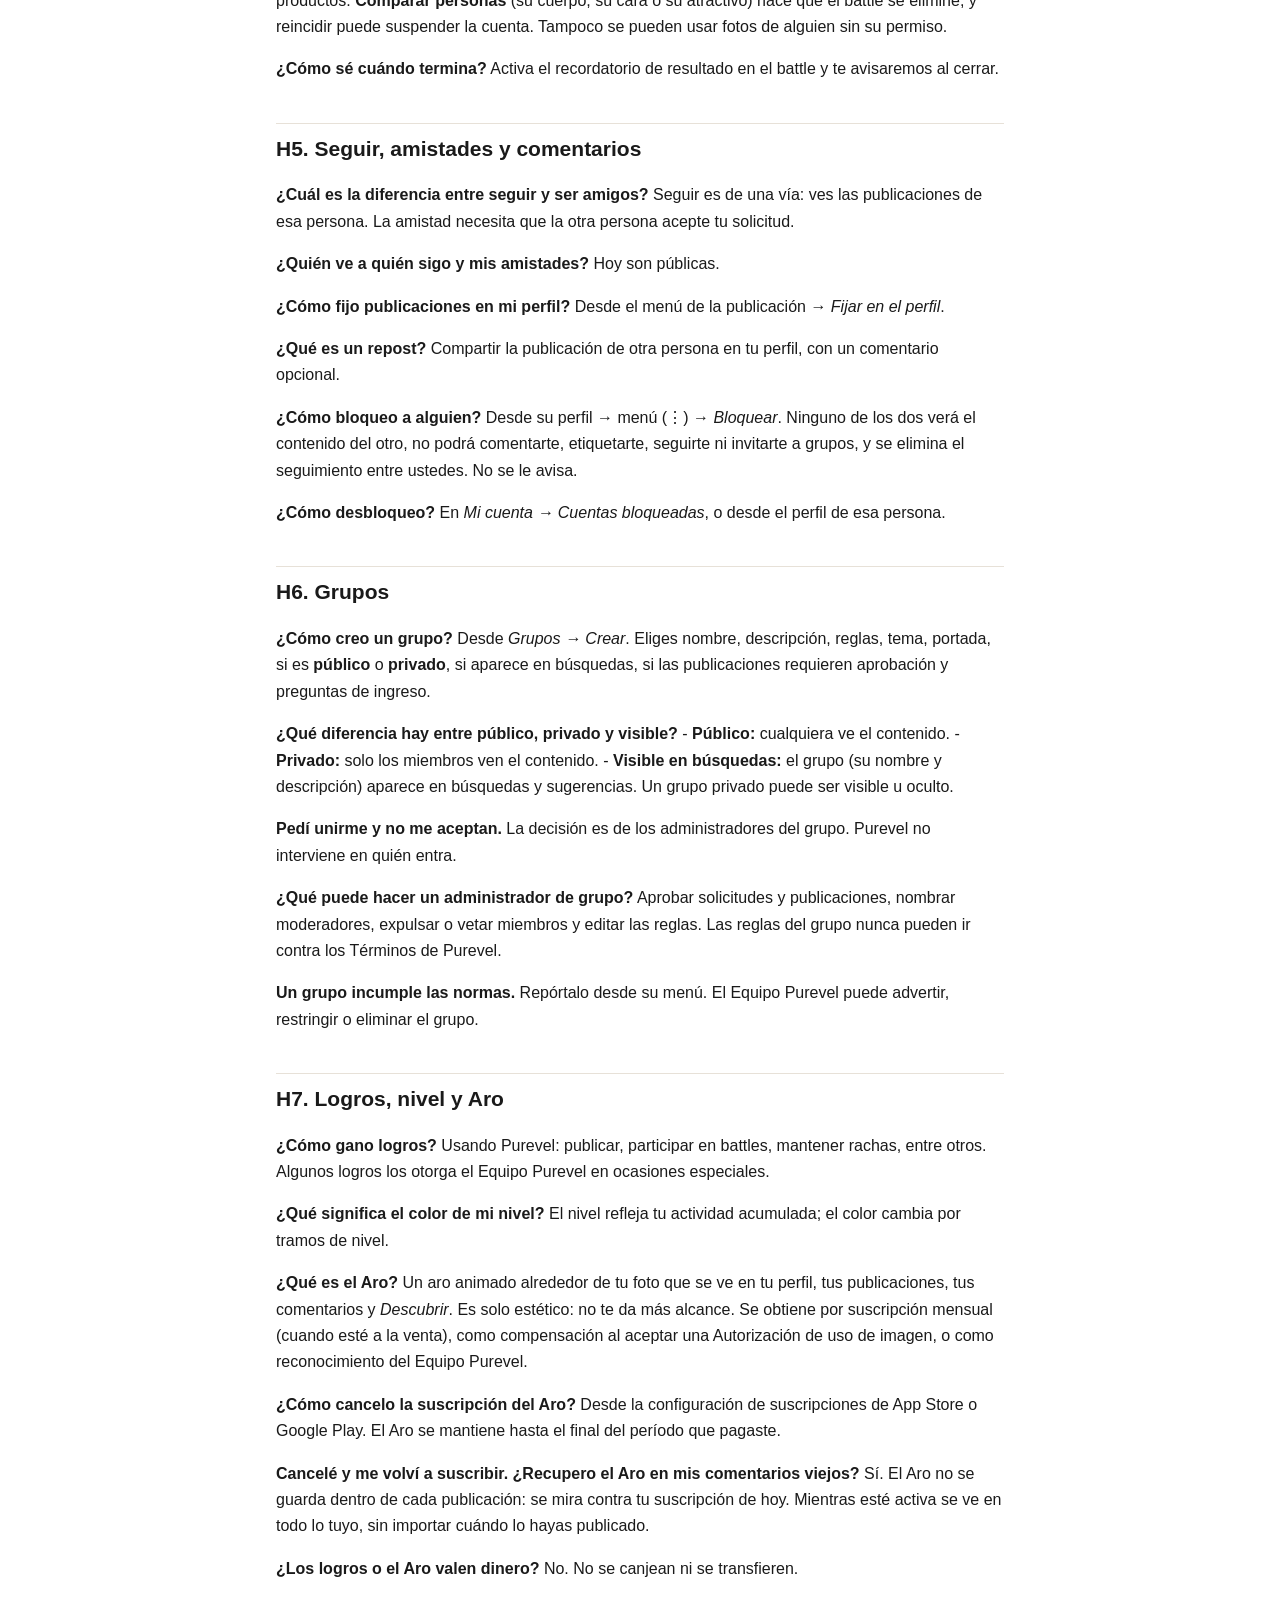
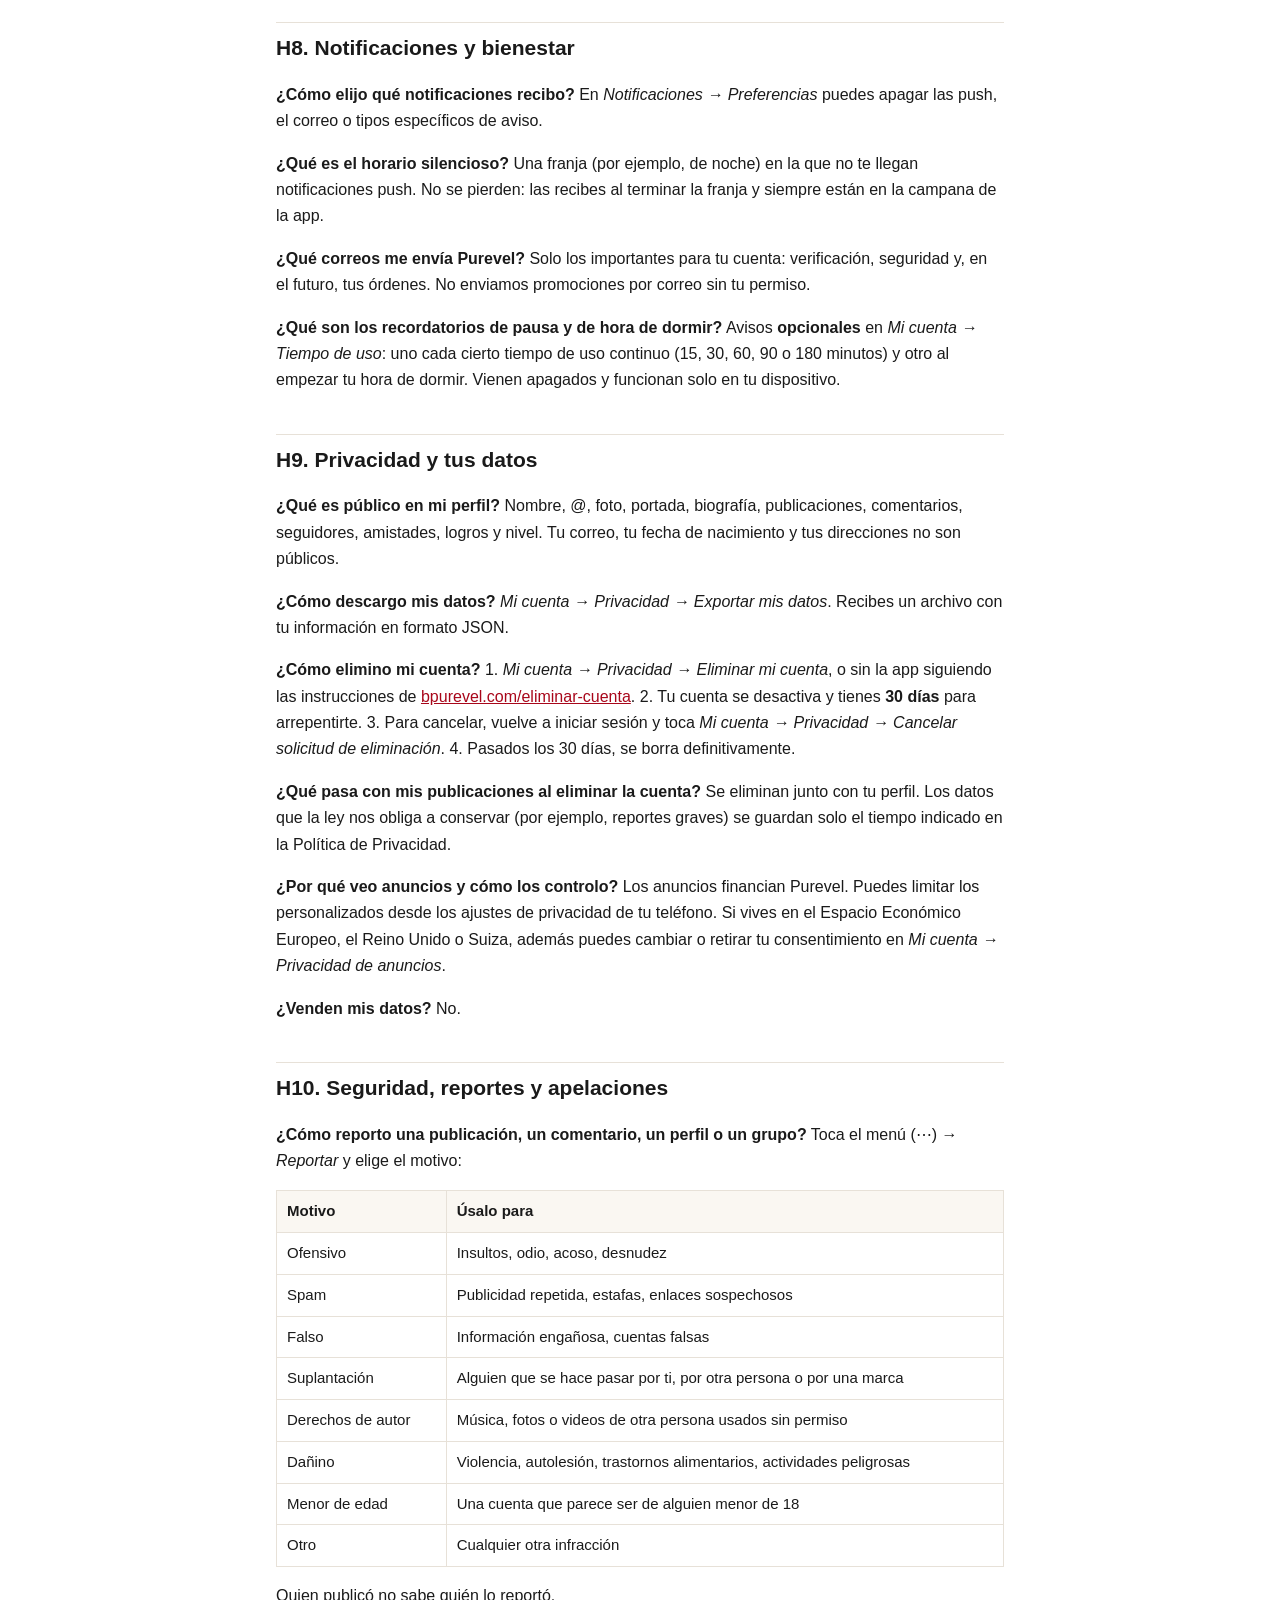
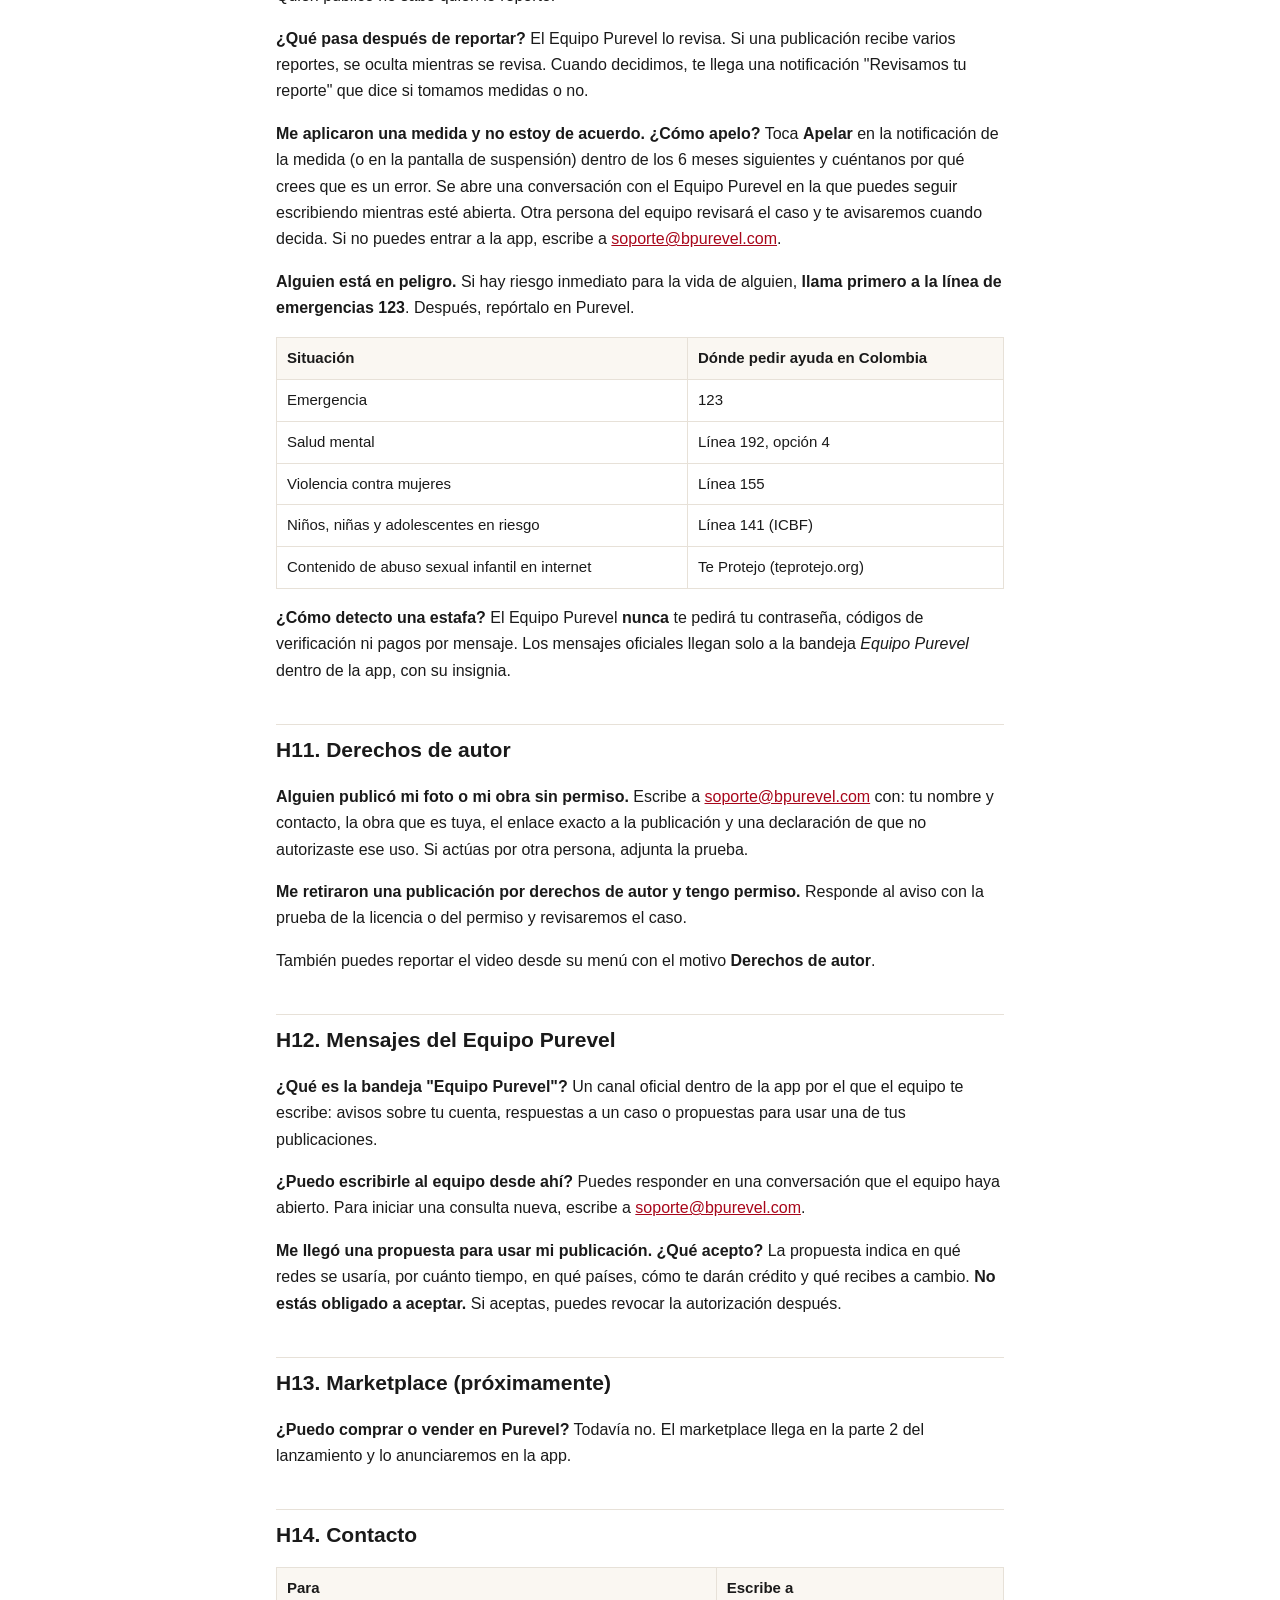
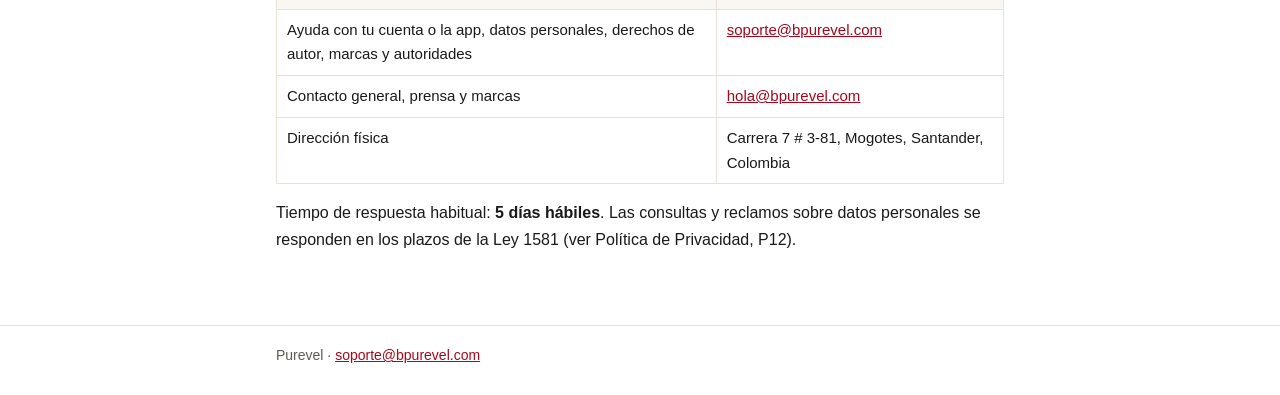
==== commit 669f076d: "feat: el logo del encabezado con la tipografía del hero de la app Britney Ultra como contornos en SV" ====
--- a/ayuda/index.html
+++ b/ayuda/index.html
@@ -11,7 +11,7 @@
 <body>
   <header class="site-header">
     <div class="wrap">
-      <a class="brand" href="../">purevel</a>
+      <a class="brand" href="../"><svg xmlns="http://www.w3.org/2000/svg" viewBox="-156 -742 3579 974" role="img" aria-label="Purevel"><path fill="currentColor" d="M275 14C321 14 366 3 406 -23C505 -87 575 -219 575 -334C575 -407 533 -458 457 -458C384 -458 334 -391 281 -294C223 -189 185 -87 185 -45C185 -7 219 14 275 14ZM-145 232C-92 159 -18 146 45 160C148 -63 239 -263 338 -449L328 -456C275 -439 211 -438 149 -450L-156 225ZM216 -20C201 -20 198 -31 198 -49C198 -95 237 -193 291 -290C332 -363 359 -403 383 -403C396 -403 402 -392 402 -375C402 -313 336 -162 279 -77C255 -41 231 -20 216 -20ZM673 14C738 14 785 -29 851 -171L981 -451L971 -455L841 -174C796 -77 763 -37 745 -37C733 -37 725 -44 725 -58C725 -78 742 -115 771 -177L898 -449L888 -456C833 -438 767 -437 704 -450L599 -208C578 -159 564 -119 564 -87C564 -22 604 14 673 14ZM967 14C1031 14 1054 -10 1089 -56L1080 -63C1056 -32 1037 -14 1023 -14C1011 -14 1006 -20 1006 -32C1006 -51 1011 -71 1056 -165L1191 -449L1181 -456C1119 -436 1069 -434 1000 -447L888 -201C861 -142 849 -105 849 -70C849 -12 898 14 967 14ZM1283 0 1408 -254C1430 -299 1443 -309 1467 -309C1492 -309 1515 -293 1540 -254L1553 -256C1581 -330 1608 -387 1639 -447C1623 -453 1604 -458 1584 -458C1522 -458 1475 -416 1397 -257L1271 0ZM1087 7C1139 -6 1191 -7 1250 0L1470 -449L1460 -456C1406 -438 1345 -437 1283 -450L1079 0ZM1729 14C1813 14 1900 -25 1952 -121L1943 -126C1902 -57 1854 -35 1812 -35C1764 -35 1722 -57 1722 -134C1722 -195 1739 -269 1780 -339C1809 -387 1839 -421 1872 -442L1869 -452C1796 -452 1739 -437 1685 -405C1577 -340 1541 -233 1541 -152C1541 -63 1601 14 1729 14ZM1749 -131C1754 -214 1781 -285 1809 -330C1829 -362 1849 -380 1861 -380C1873 -380 1879 -370 1879 -349C1879 -310 1841 -222 1784 -220L1782 -212C1908 -201 2044 -256 2044 -373C2044 -425 2010 -450 1952 -450C1896 -450 1840 -403 1799 -335C1765 -278 1742 -205 1739 -131ZM2023 7C2072 -5 2125 -5 2180 0L2285 -449L2275 -456C2223 -439 2160 -438 2101 -450L2015 0ZM2202 0H2215L2394 -227C2447 -294 2499 -366 2552 -444L2541 -451C2490 -436 2446 -436 2383 -443C2398 -350 2406 -260 2320 -150L2216 -16L2314 -437L2304 -442ZM2632 14C2716 14 2803 -25 2855 -121L2846 -126C2805 -57 2757 -35 2715 -35C2667 -35 2625 -57 2625 -134C2625 -195 2642 -269 2683 -339C2712 -387 2742 -421 2775 -442L2772 -452C2699 -452 2642 -437 2588 -405C2480 -340 2444 -233 2444 -152C2444 -63 2504 14 2632 14ZM2652 -131C2657 -214 2684 -285 2712 -330C2732 -362 2752 -380 2764 -380C2776 -380 2782 -370 2782 -349C2782 -310 2744 -222 2687 -220L2685 -212C2811 -201 2947 -256 2947 -373C2947 -425 2913 -450 2855 -450C2799 -450 2743 -403 2702 -335C2668 -278 2645 -205 2642 -131ZM3016 14C3081 14 3104 -10 3139 -56L3130 -63C3107 -32 3085 -15 3071 -15C3060 -15 3055 -20 3055 -30C3055 -44 3064 -69 3091 -126C3115 -177 3219 -401 3246 -458C3347 -541 3423 -649 3423 -708C3423 -729 3413 -742 3396 -742C3383 -742 3370 -734 3359 -720C3304 -701 3235 -696 3162 -705L2934 -200C2909 -145 2897 -110 2897 -74C2897 -15 2947 14 3016 14ZM3394 -732C3405 -732 3412 -723 3412 -708C3412 -658 3346 -559 3256 -479C3274 -516 3344 -666 3360 -701C3370 -723 3384 -732 3394 -732Z"/></svg></a>
       <nav aria-label="Documentos">
         <a href="../terminos/">Términos</a>
         <a href="../privacidad/">Privacidad</a>
--- a/styles.css
+++ b/styles.css
@@ -53,11 +53,15 @@
   padding-bottom: 12px;
 }
 .brand {
+  display: inline-flex;
+  align-items: center;
   color: var(--accent);
-  font-weight: 900;
-  font-size: 22px;
-  letter-spacing: -0.02em;
   text-decoration: none;
+}
+.brand svg {
+  display: block;
+  height: 26px;
+  width: auto;
 }
 .site-header nav { display: flex; flex-wrap: wrap; gap: 4px 14px; }
 .site-header nav a {
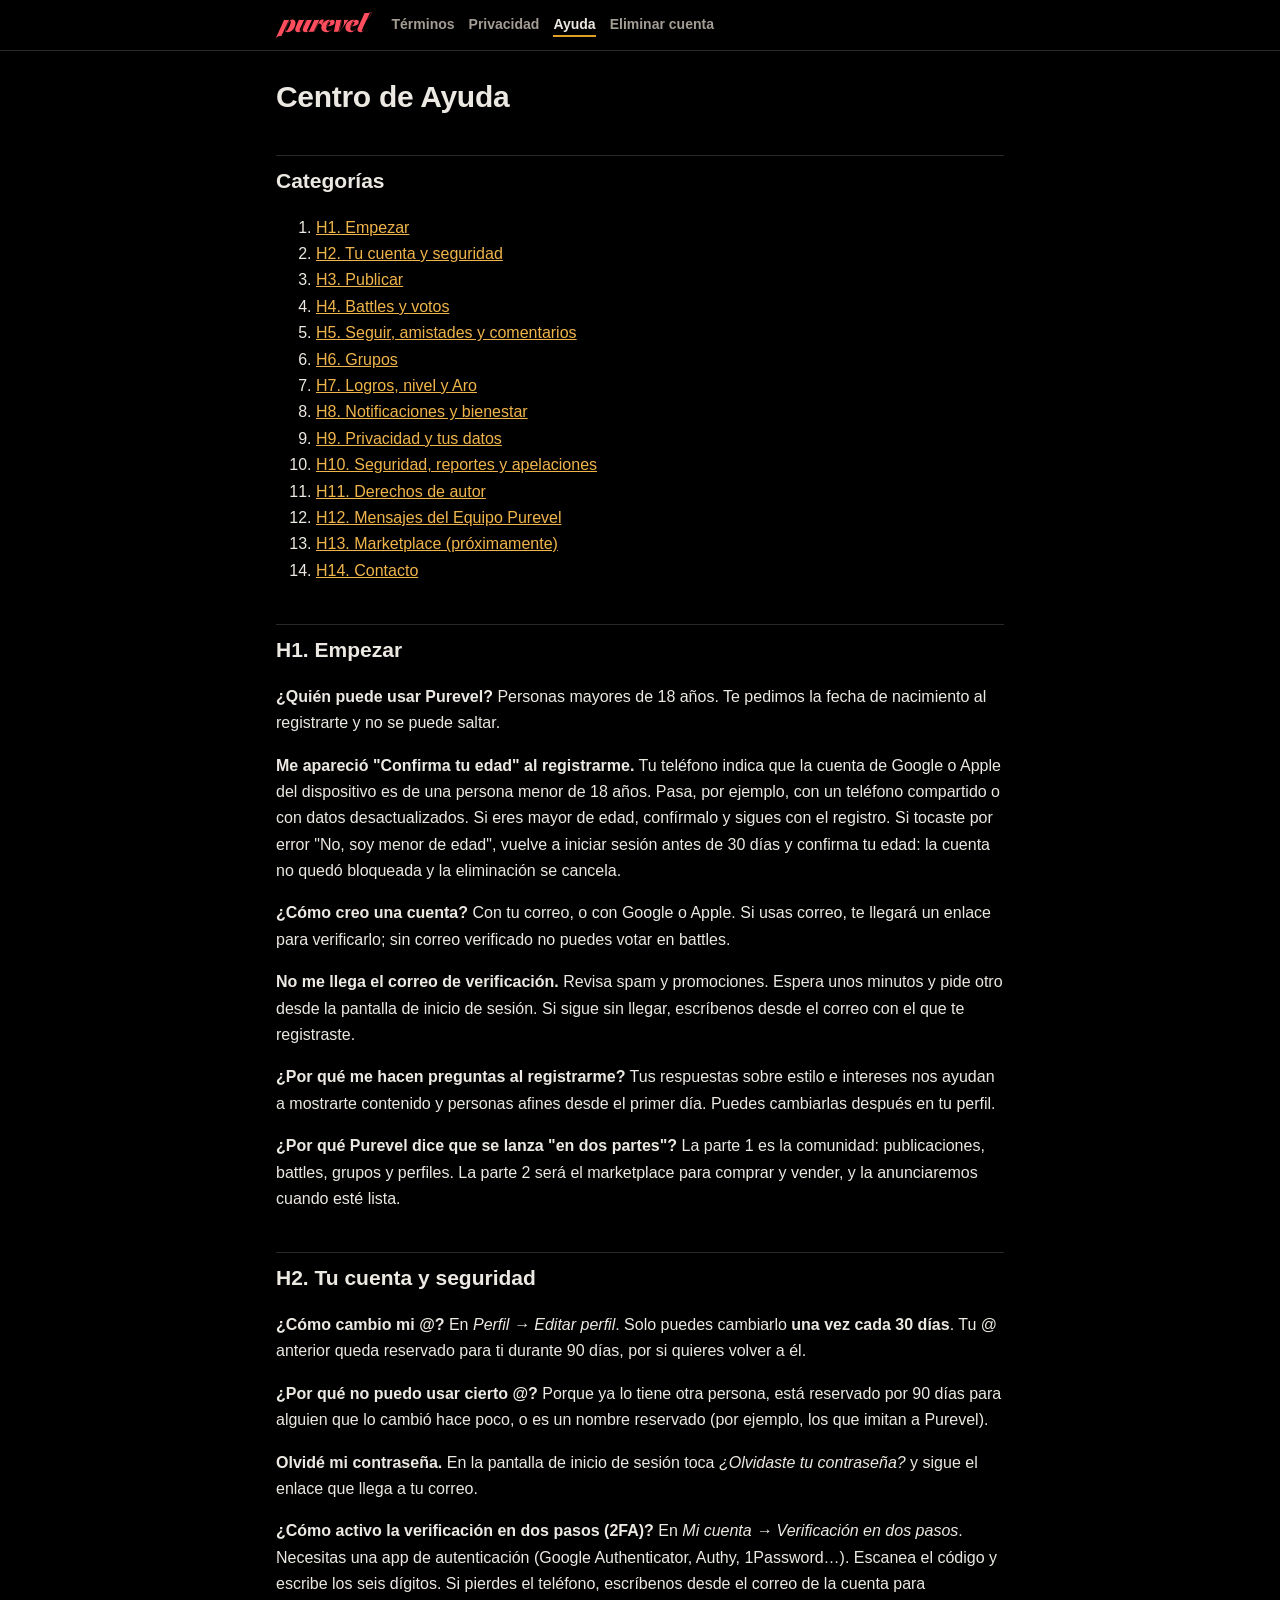
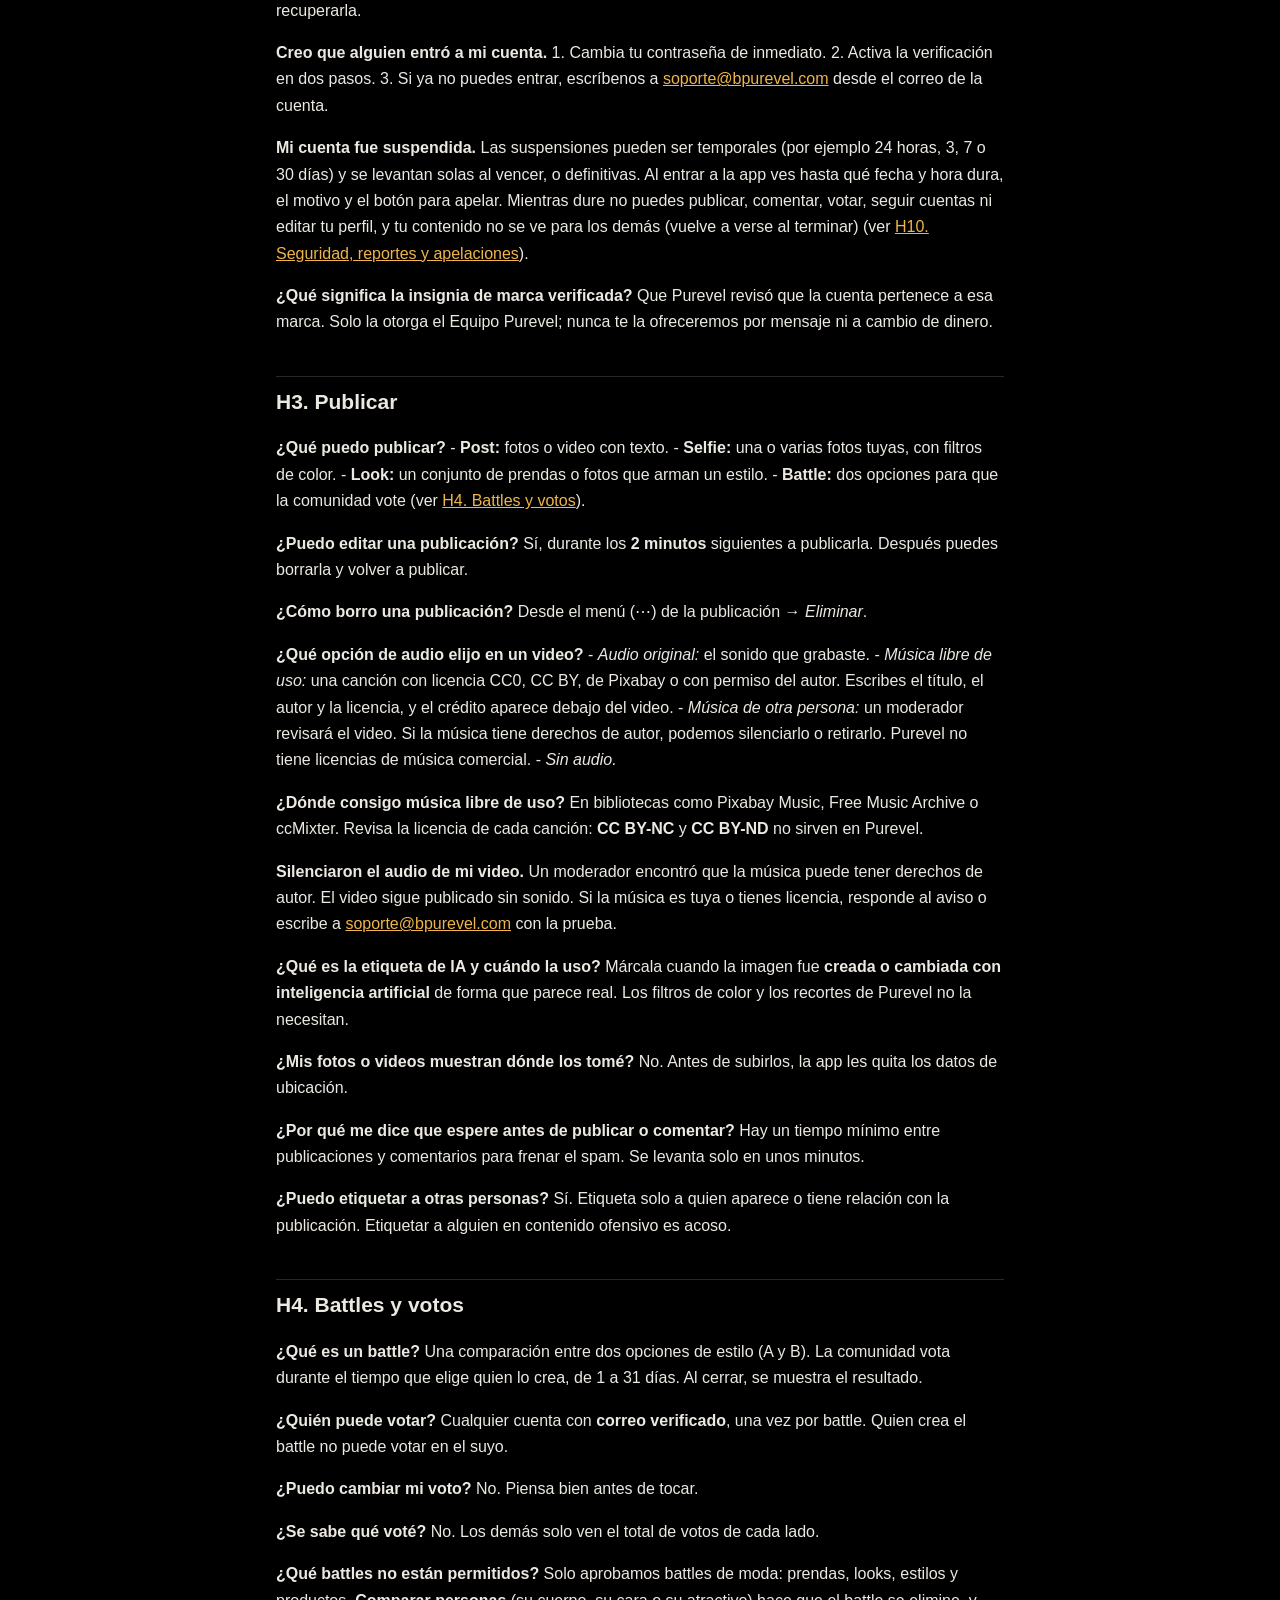
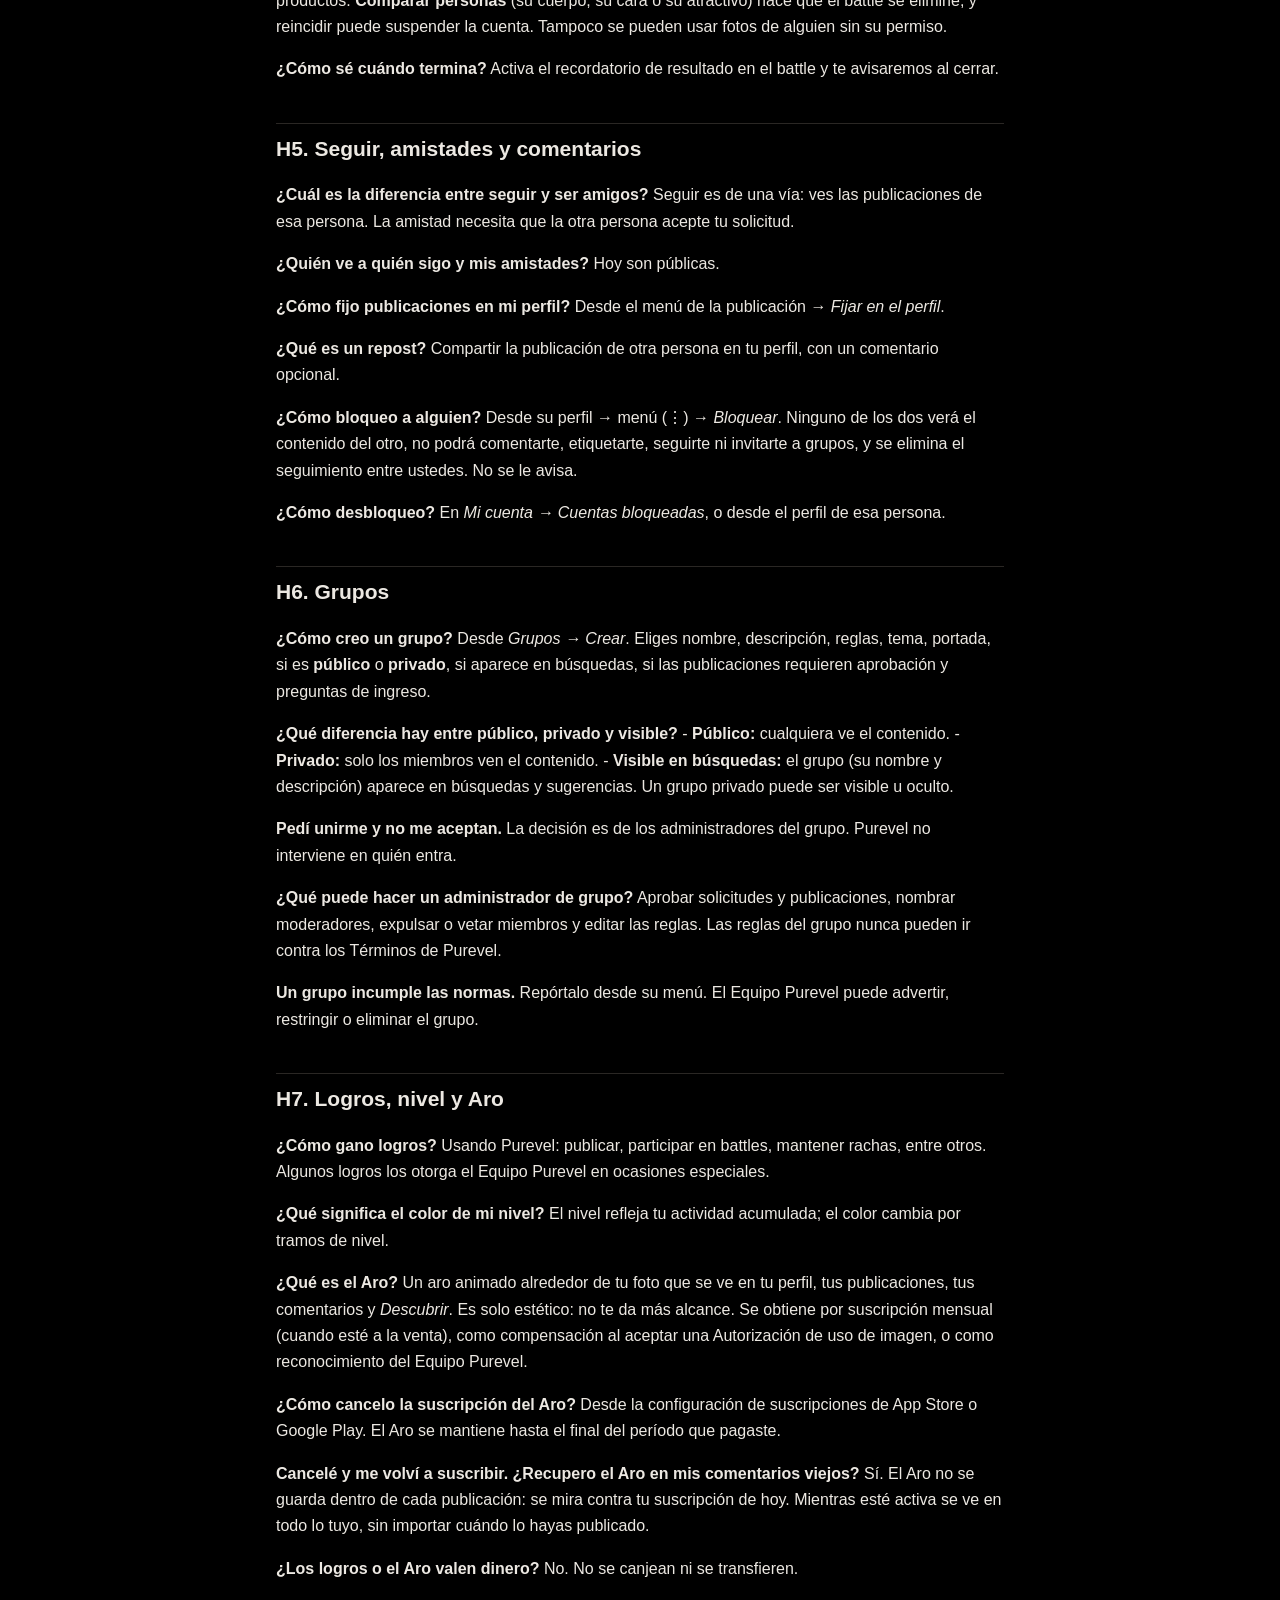
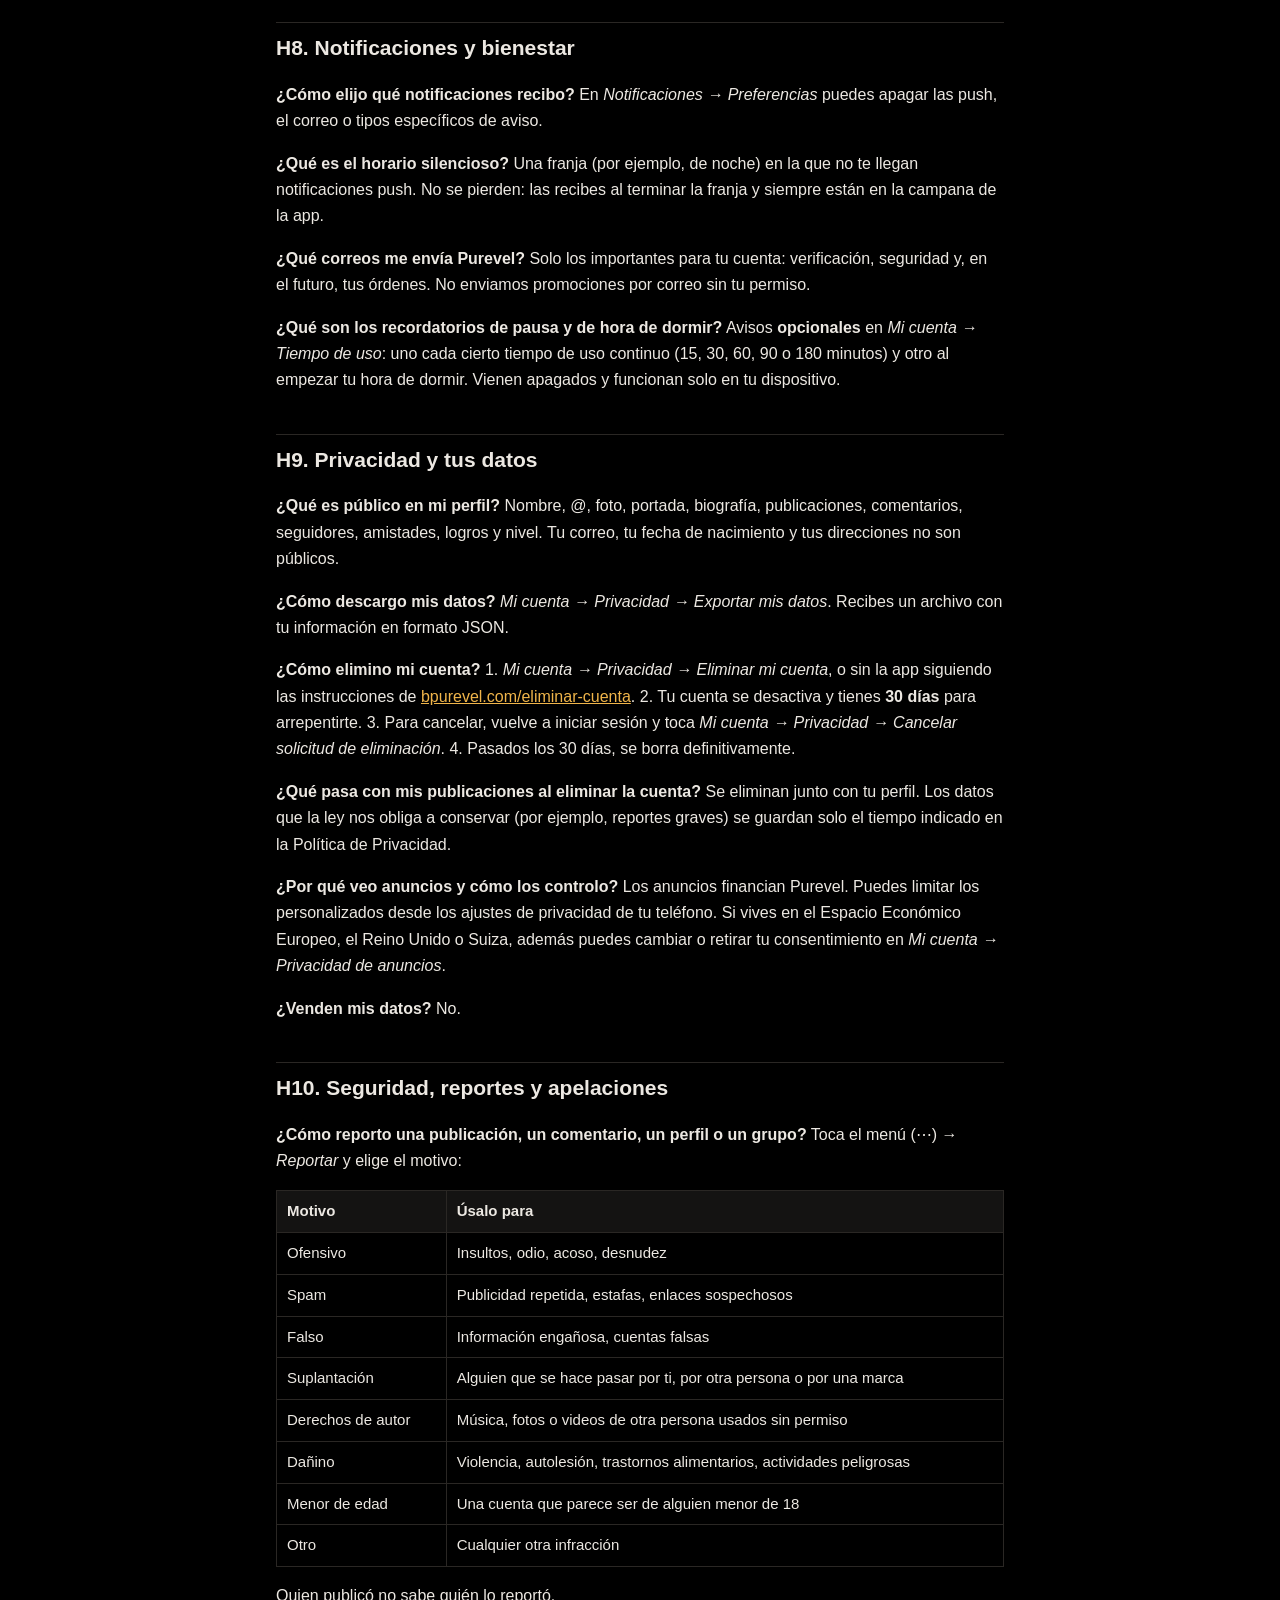
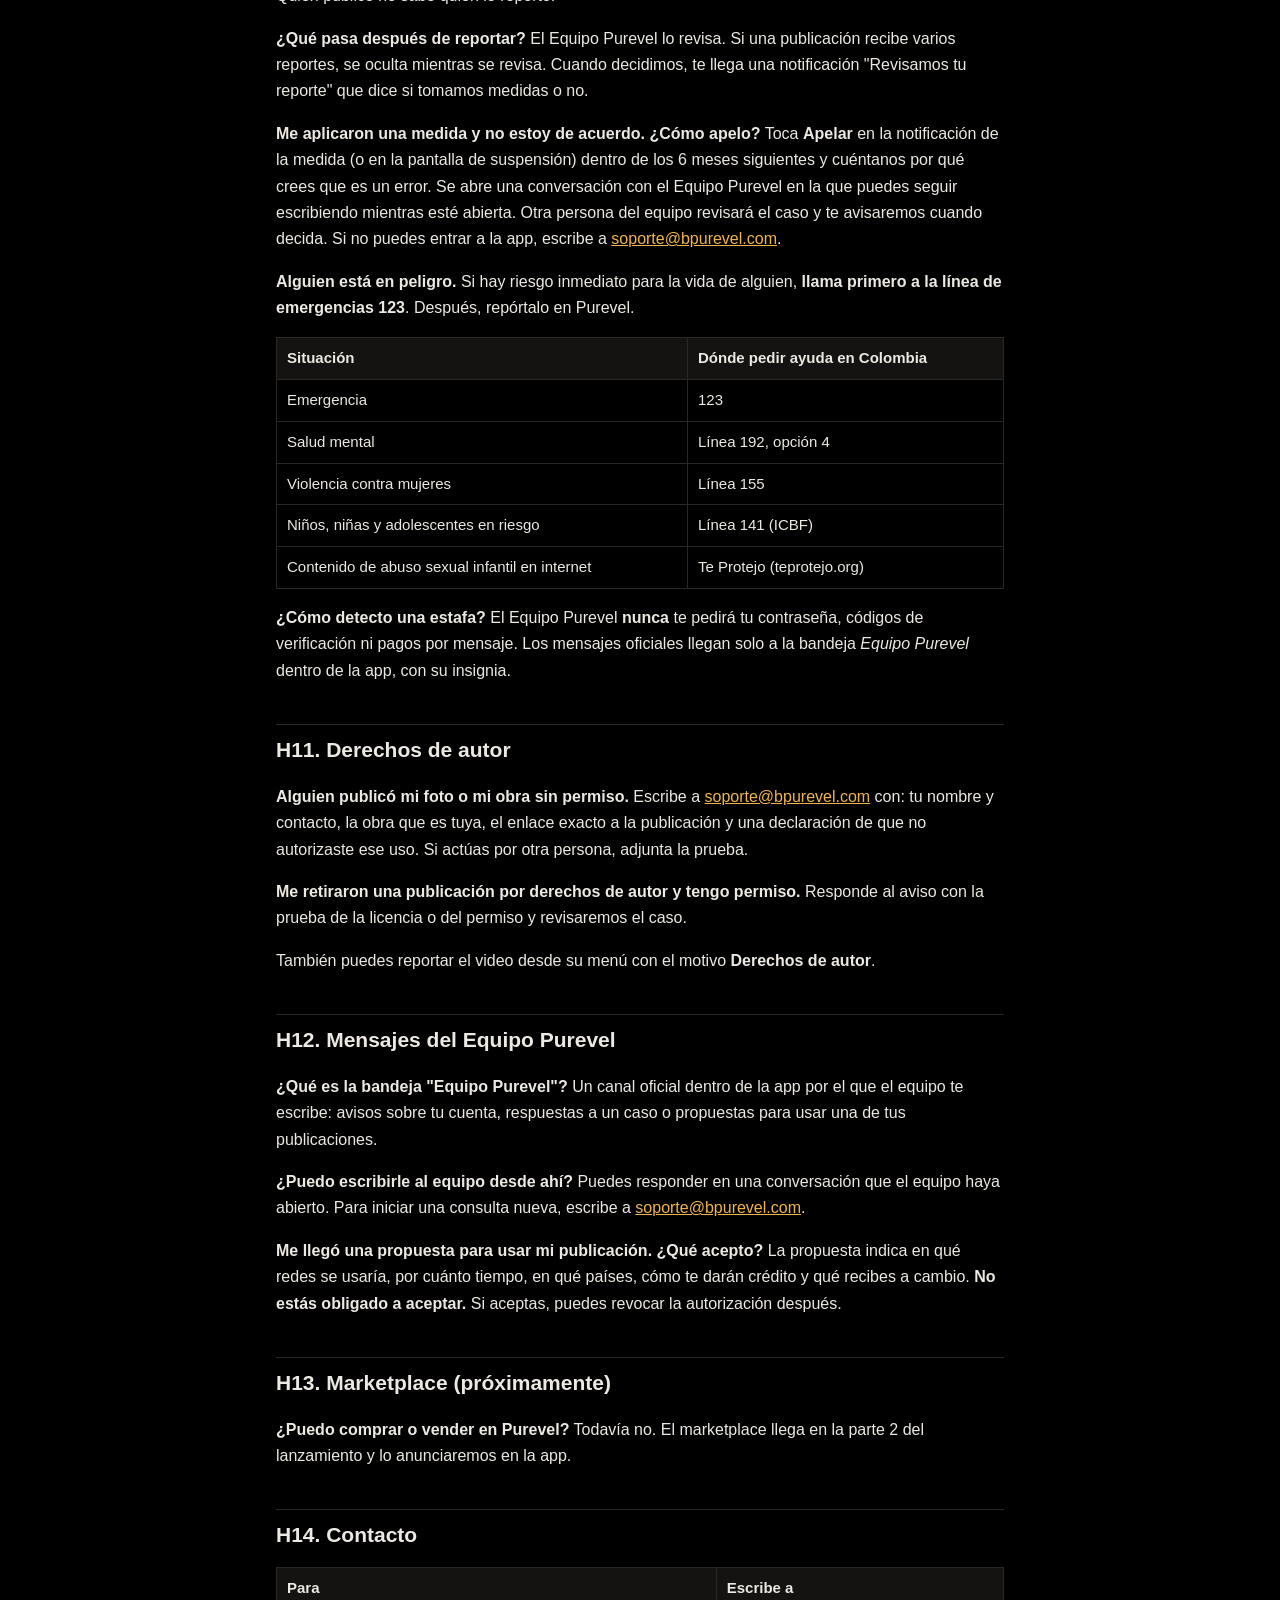
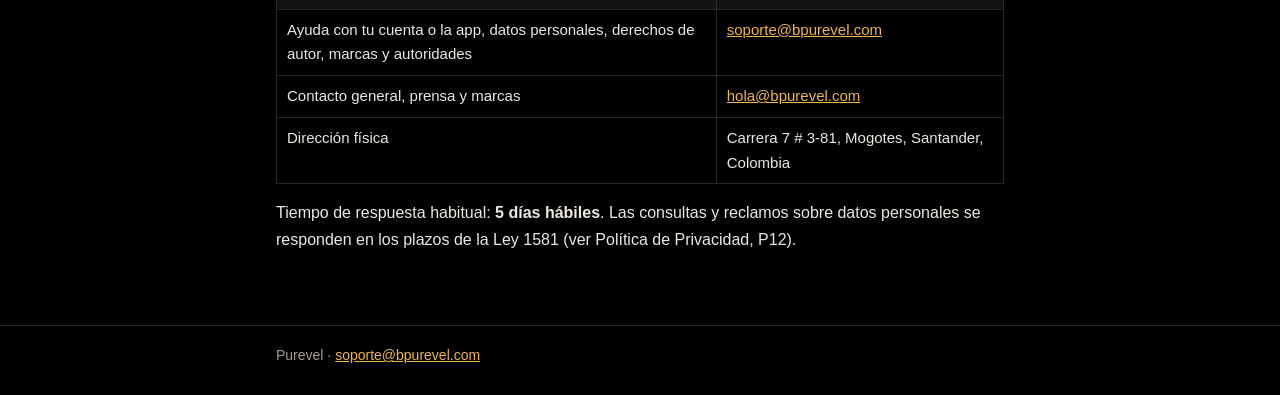
==== commit 7b93d49b: "estilo: el logo de la portada y el favicon van sobre fondo negro" ====
--- a/ayuda/index.html
+++ b/ayuda/index.html
@@ -5,8 +5,8 @@
   <meta name="viewport" content="width=device-width, initial-scale=1">
   <title>Centro de Ayuda · Purevel</title>
   <meta name="description" content="Centro de ayuda de Purevel.">
-  <link rel="icon" href="../favicon.png">
-  <link rel="stylesheet" href="../styles.css">
+  <link rel="icon" href="../favicon.png?v=2">
+  <link rel="stylesheet" href="../styles.css?v=2">
 </head>
 <body>
   <header class="site-header">
--- a/styles.css
+++ b/styles.css
@@ -1,25 +1,14 @@
 :root {
-  --bg: #ffffff;
-  --surface: #faf7f2;
-  --text: #1a1a1a;
-  --muted: #5f5a53;
-  --border: #e7e1d8;
-  --accent: #c4071a;
+  /* Siempre oscuro: la marca se ve sobre negro, igual que la app. */
+  color-scheme: dark;
+  --bg: #000000;
+  --surface: #141312;
+  --text: #ece8e2;
+  --muted: #a39d94;
+  --border: #2a2724;
+  --accent: #ff4d5e;
   --gold: #df9e25;
-  --link: #a8061a;
-}
-
-@media (prefers-color-scheme: dark) {
-  :root {
-    --bg: #0f0f10;
-    --surface: #1a1918;
-    --text: #ece8e2;
-    --muted: #a39d94;
-    --border: #2e2b28;
-    --accent: #ff4d5e;
-    --gold: #f0b54a;
-    --link: #ff7a86;
-  }
+  --link: #f0b54a;
 }
 
 * { box-sizing: border-box; }
@@ -113,3 +102,11 @@
 
 .site-footer { border-top: 1px solid var(--border); color: var(--muted); font-size: 14px; }
 .site-footer .wrap { padding-top: 18px; padding-bottom: 28px; }
+
+.hero { display: flex; align-items: center; gap: 18px; margin: 4px 0 18px; }
+.hero img { flex: none; width: 96px; height: 96px; border-radius: 50%; background: #000; padding: 6px; border: 1px solid var(--border); }
+.hero h1 { margin: 0 0 4px; }
+.tagline { margin: 0; color: var(--muted); font-size: 18px; }
+@media (max-width: 480px) {
+  .hero { flex-direction: column; align-items: flex-start; }
+}
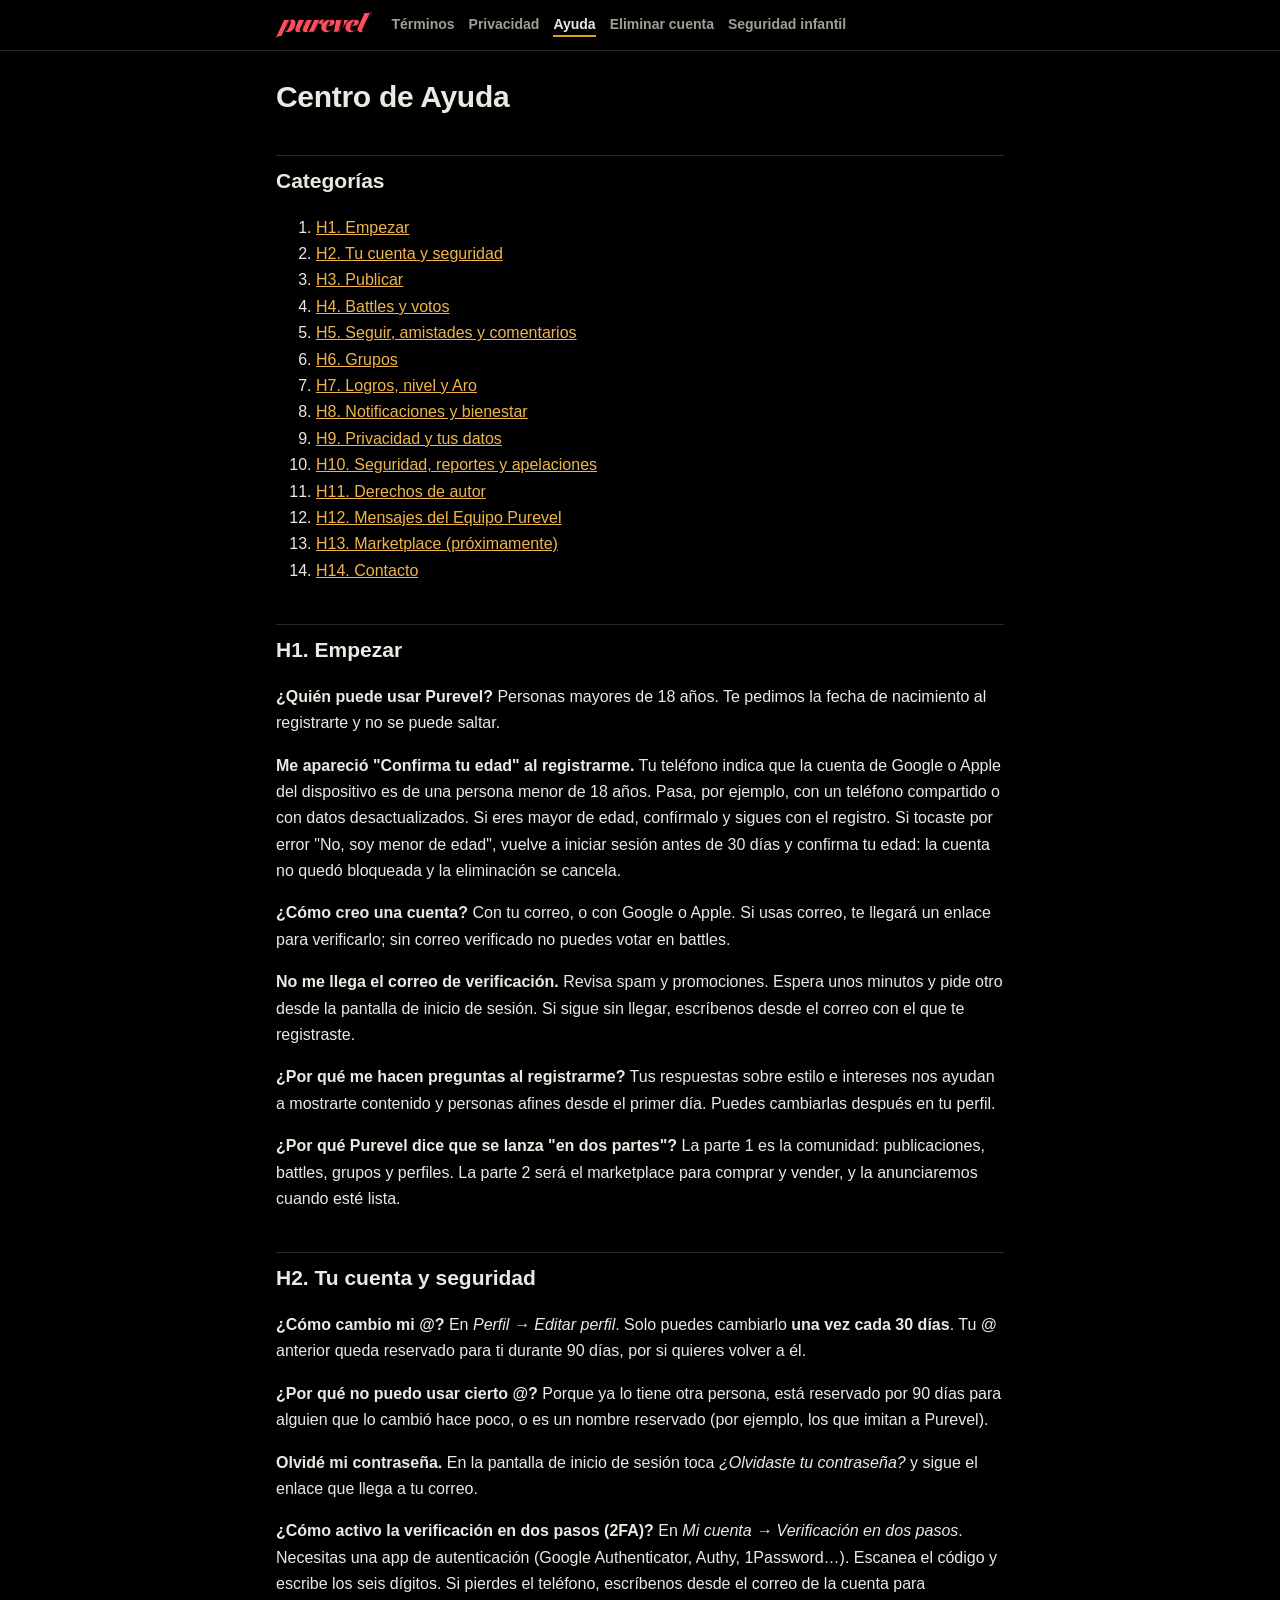
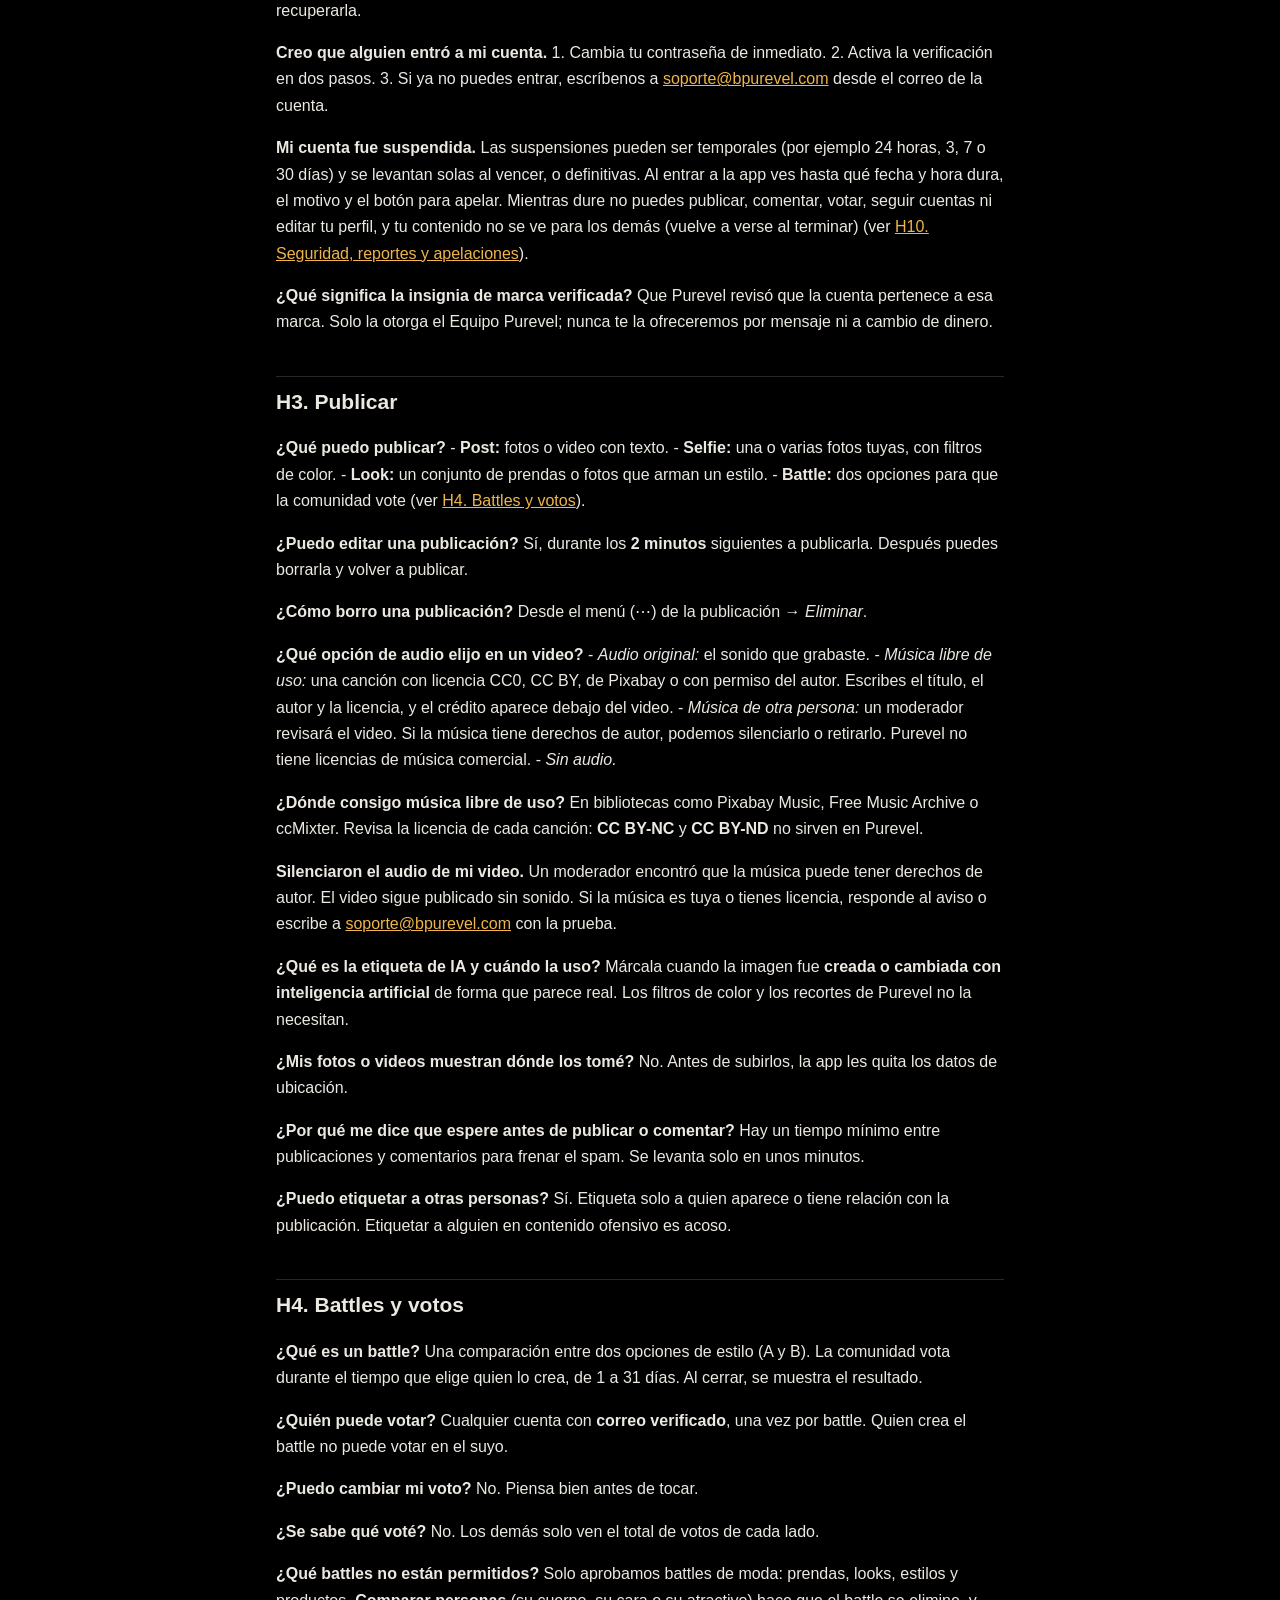
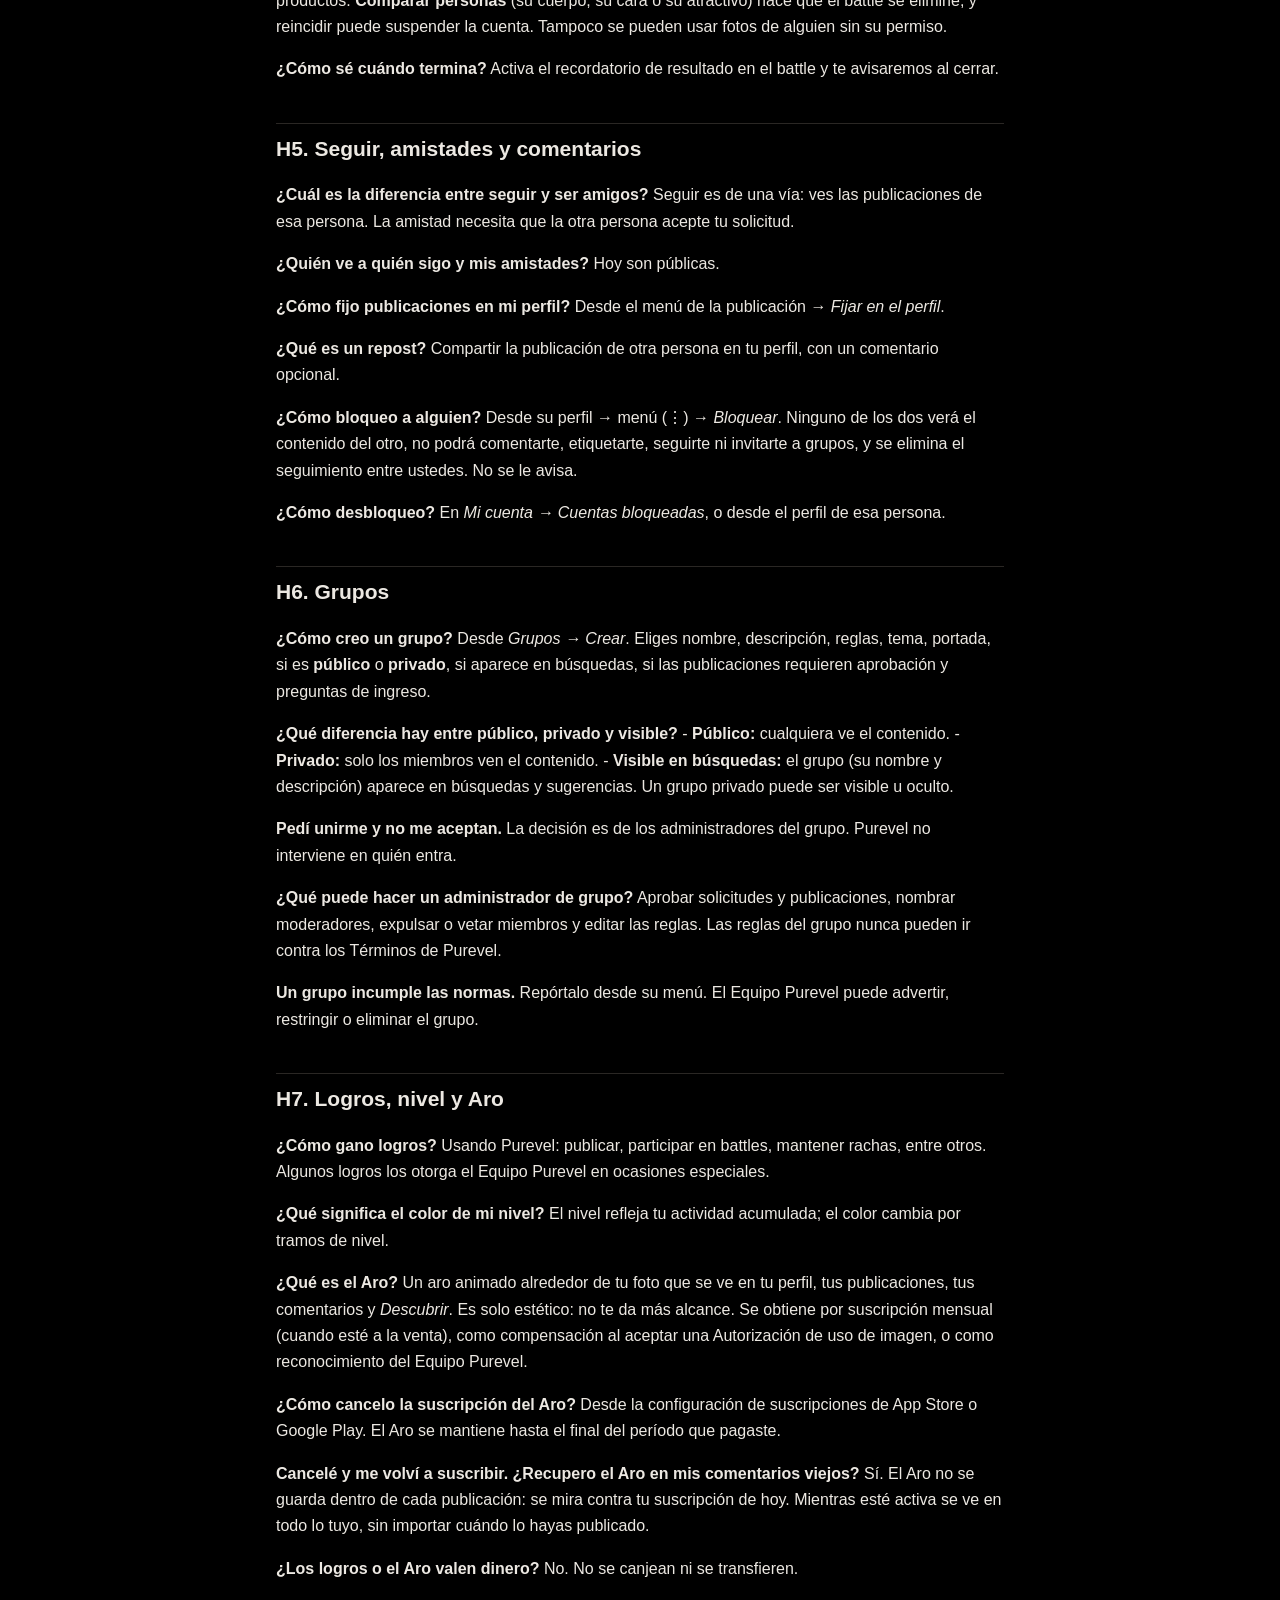
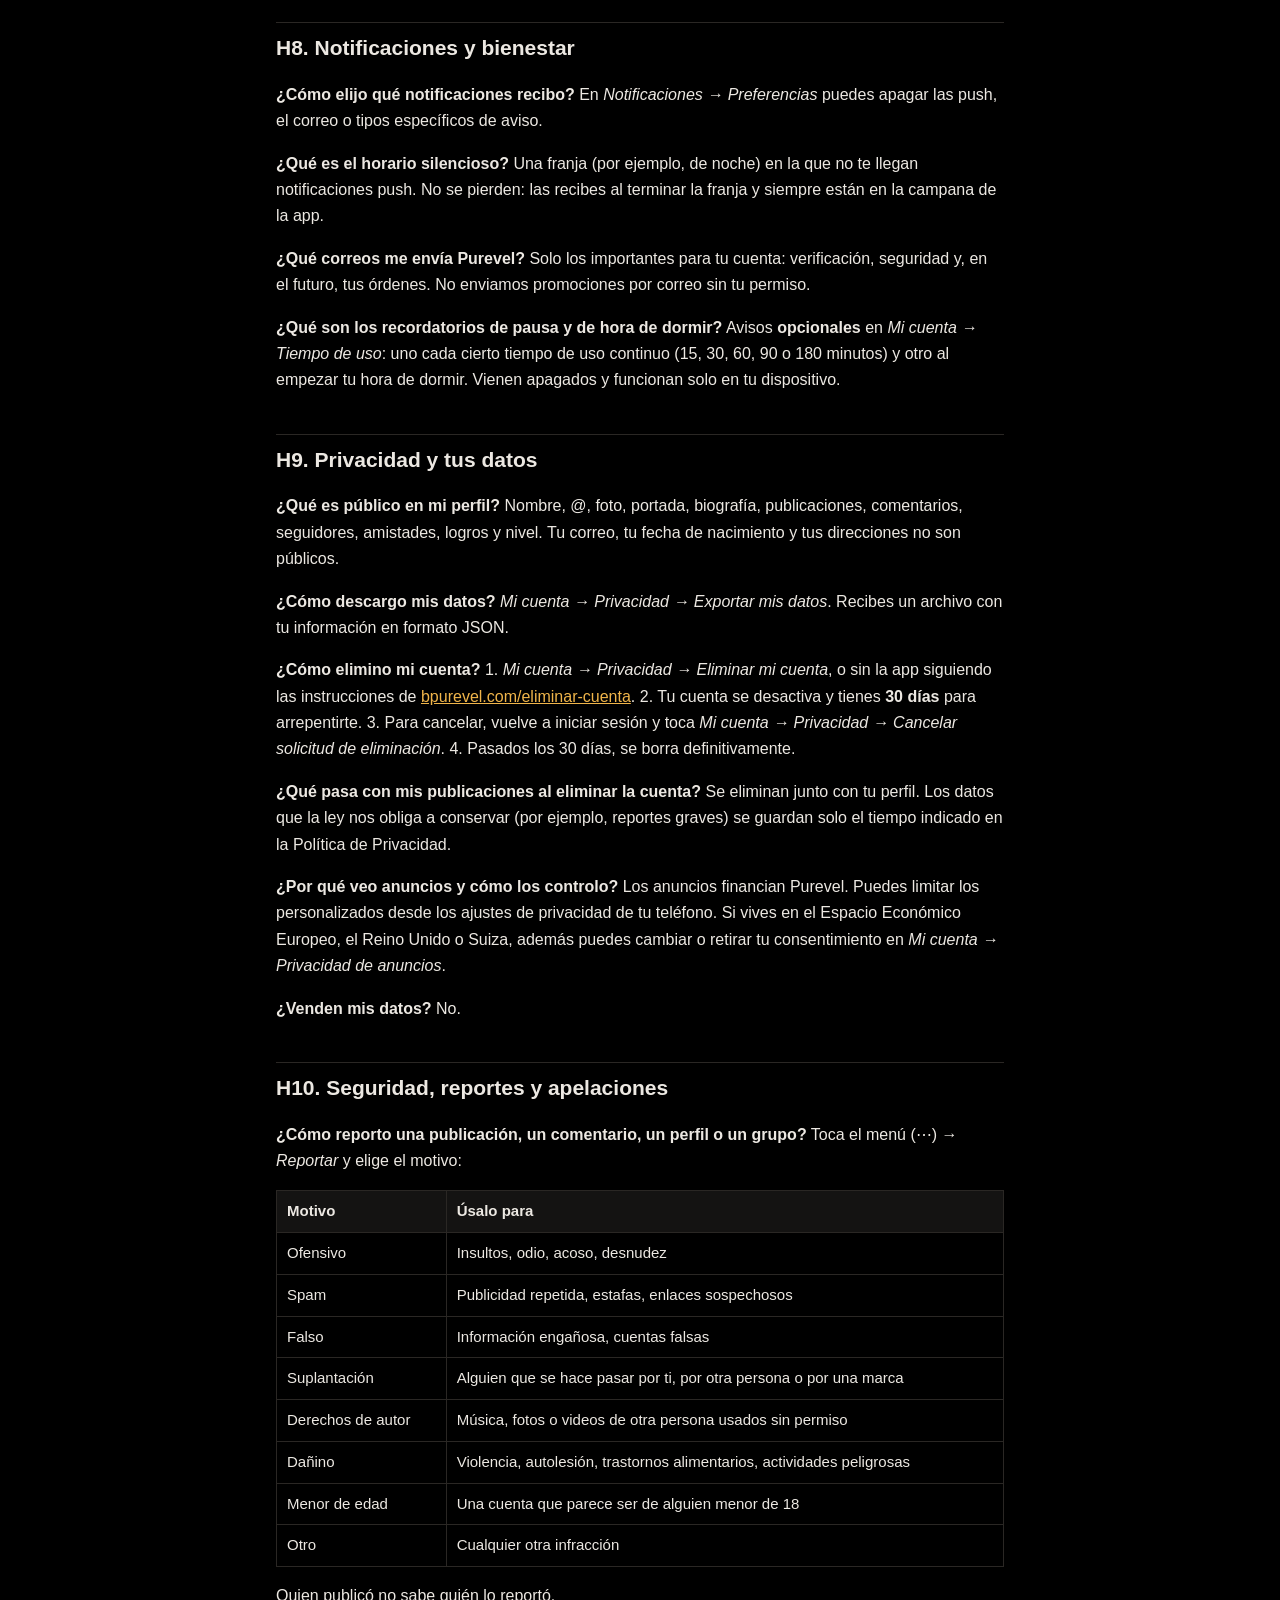
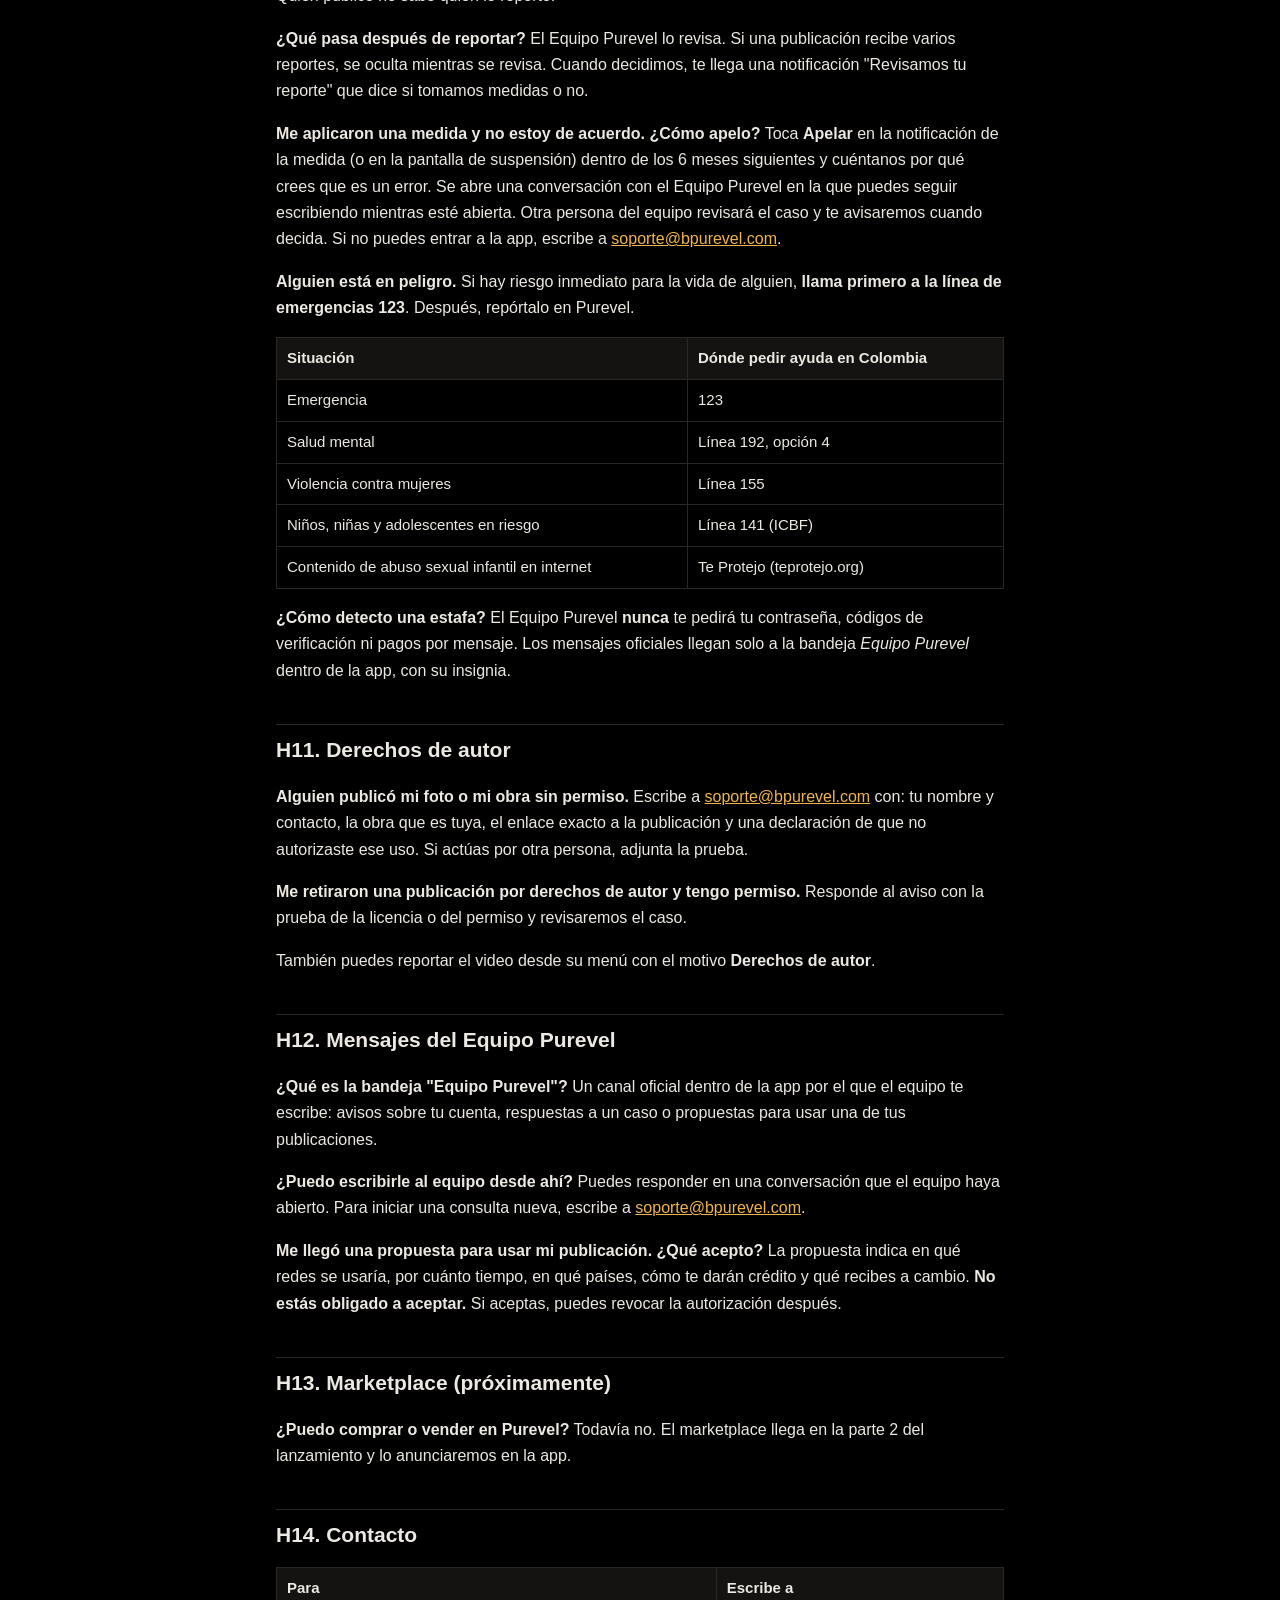
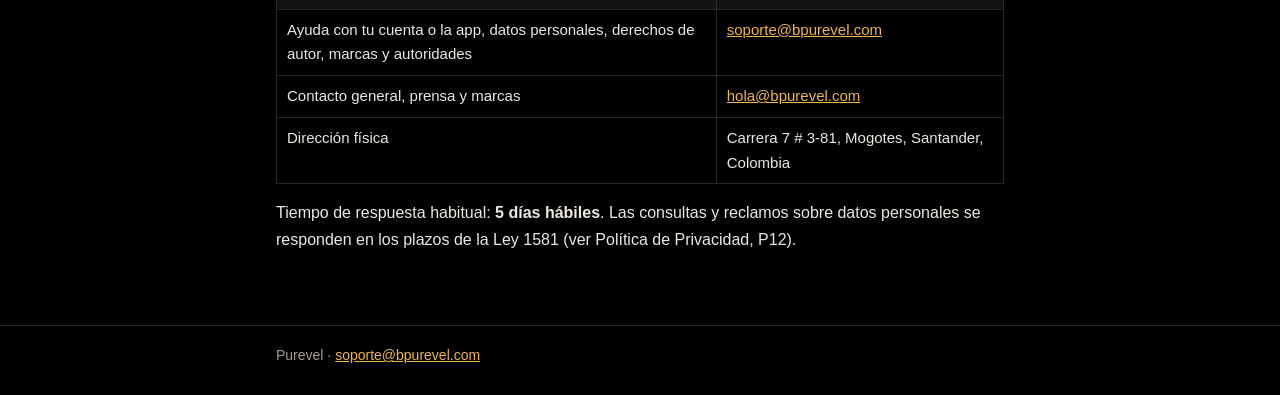
==== commit 582ed8b9: "feat(seguridad-infantil): publica los estándares contra el abuso y la explotación sexual infantil Pá" ====
--- a/ayuda/index.html
+++ b/ayuda/index.html
@@ -17,6 +17,7 @@
         <a href="../privacidad/">Privacidad</a>
         <a href="../ayuda/" aria-current="page">Ayuda</a>
         <a href="../eliminar-cuenta/">Eliminar cuenta</a>
+        <a href="../seguridad-infantil/">Seguridad infantil</a>
       </nav>
     </div>
   </header>
